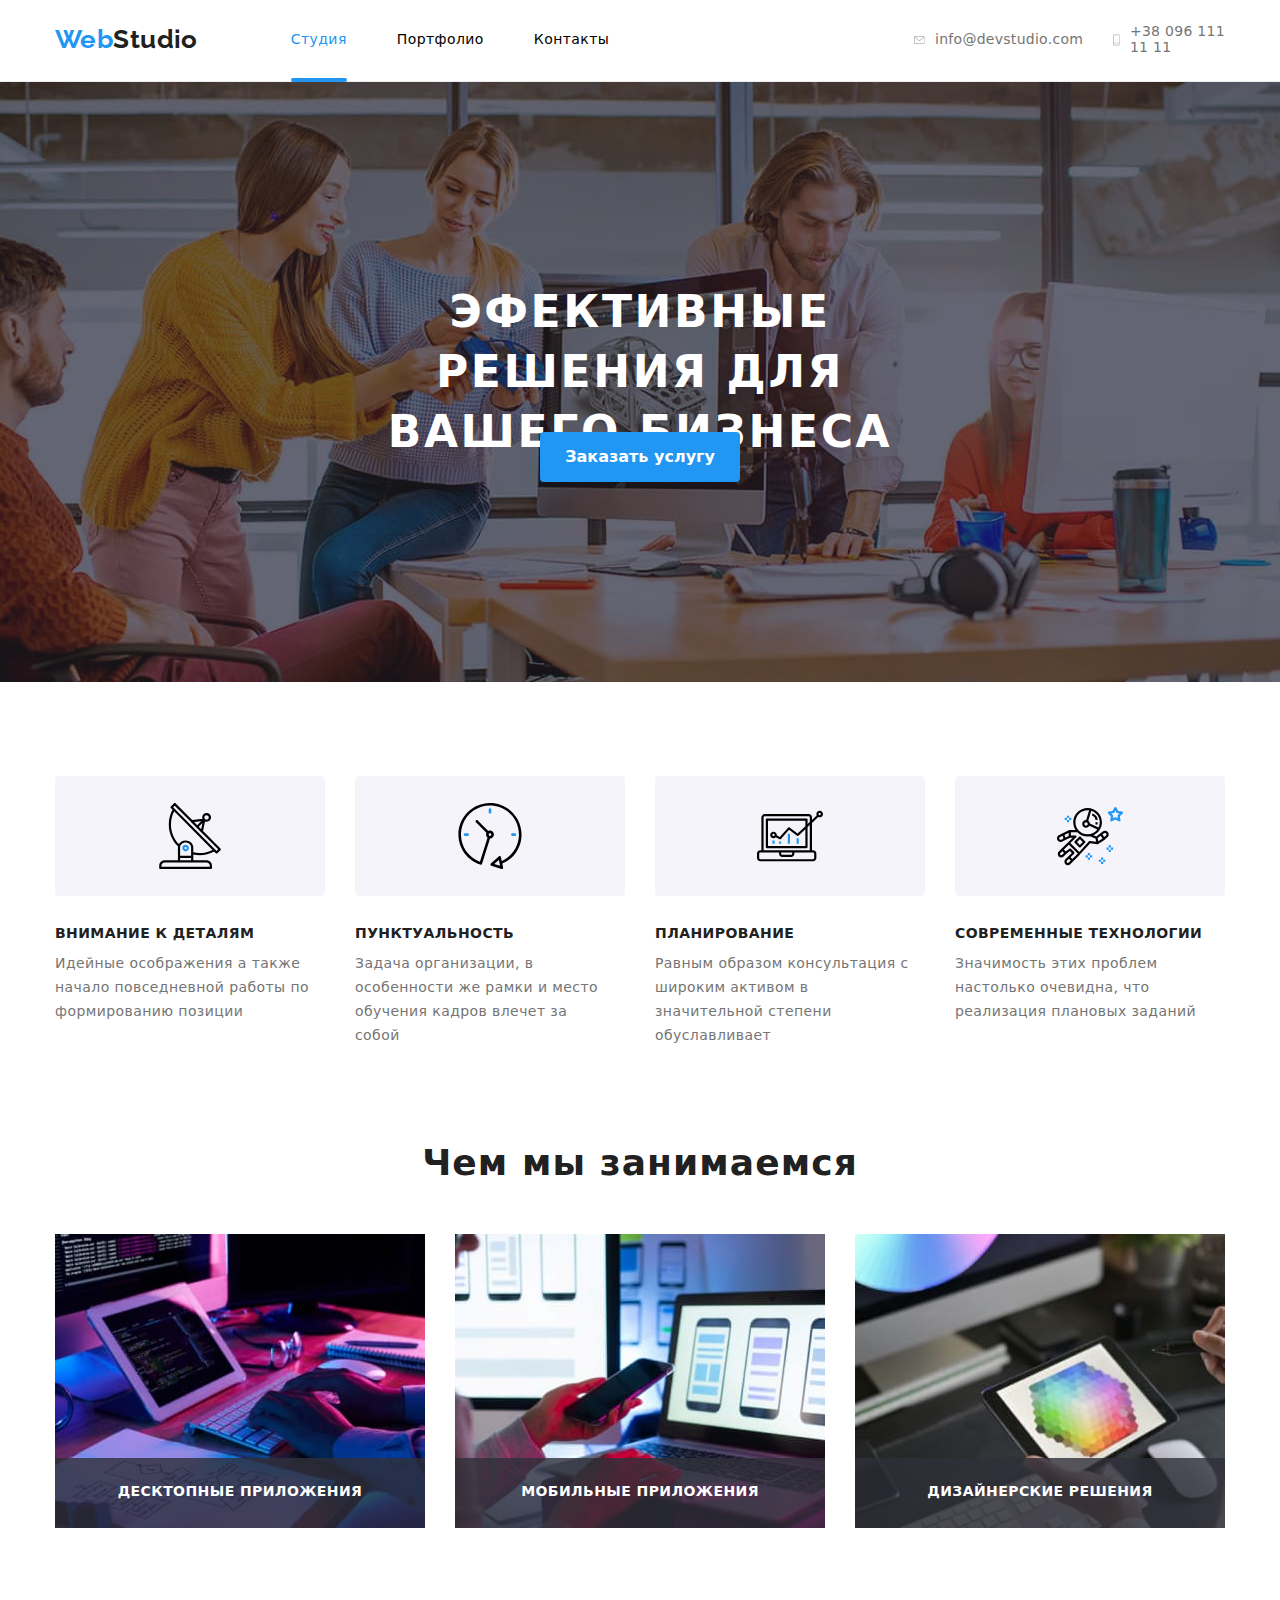
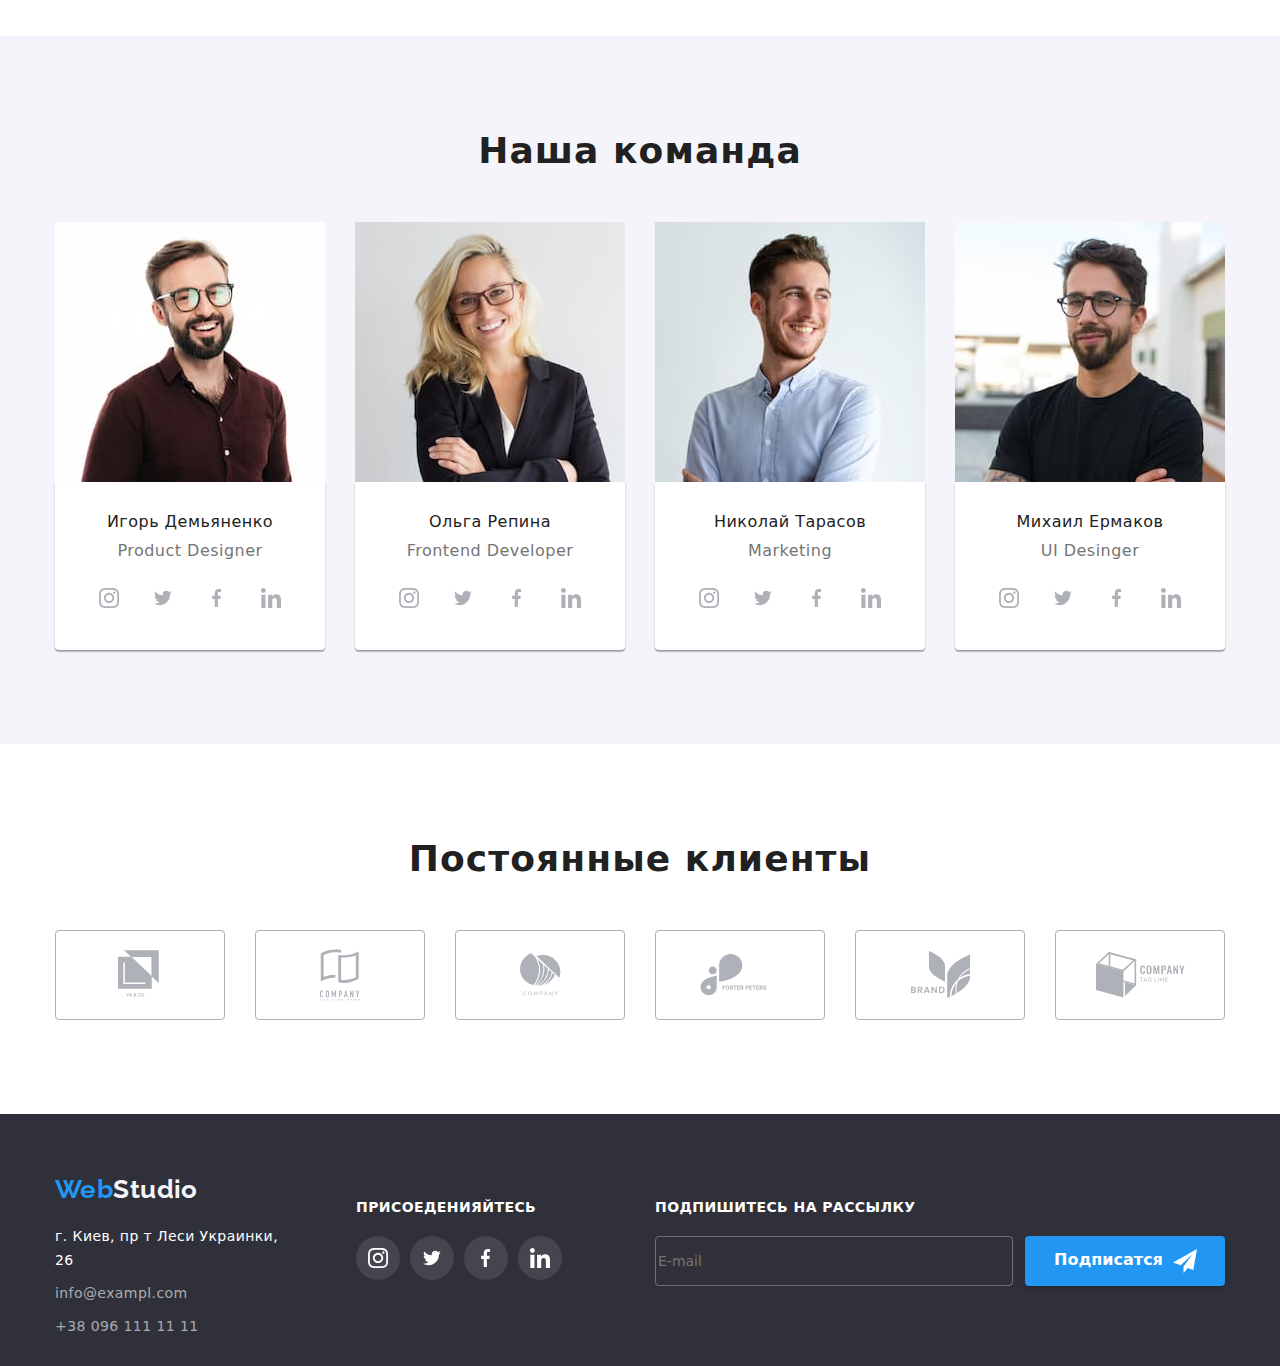
==== index.html @ 93e3abc1 "1 комит" ====
<!DOCTYPE html>
<html lang="ru">

<head id="head">
    <meta charset="UTF-8">
    <meta http-equiv="X-UA-Compatible" content="IE=edge">
    <meta name="viewport" content="width=device-width, initial-scale=1.0">
    <title>Document</title>
    <link href="./css/styles.css" rel="stylesheet">
    <link
        href="https://fonts.googleapis.com/css2?family=Raleway:wght@700&family=Roboto:wght@400;500;700;900&display=swap"
        rel="stylesheet">
        <link rel="stylesheet" href="https://cdnjs.cloudflare.com/ajax/libs/animate.css/4.1.1/animate.min.css" />
        <link rel="stylesheet" href="https://cdnjs.cloudflare.com/ajax/libs/modern-normalize/0.2.0/modern-normalize.min.css" />
</head>

<body>
    <header id="dd" class="header new-header">
        <div class="container">
        <nav class="site-nav-a">
            <a class="item-c site-nav link link-web link-black" href="#smd">Web<span>Studio</span></a>
               <ul class="mar site-nav">
                <li class="item  ">
                    <a class="ddd studia"
                        href=" "><span>Студия</span></a>
                </li>
                <li class="item">
                    <a class="hd  link link-blue " href="portfolio.html">Портфолио</a>
                </li>
                <li class="item">
                    <a class="hd link link-blue " href="">Контакты</a>
                </li> 
            </ul>
        
        </nav>
        <div class="conteiner-u">
         
                <svg class=" link-icon-heder  " width="16" height="12">
                    <use href="./images/sprite.svg#icon-mail"></use>
            </svg>
            <a class="cm-header-first item-a link link-blue ul-link-blu kontakt" href="mailto:info@devstudio.com">info@devstudio.com</a>
            
     
            <svg class="link-icon-heder  " width="10" height="16">
                <use href="./images/sprite.svg#icon-mobilka"></use>
            </svg>
                      <a class="item-b icon-b-header one-item link link-blue ul-link-blu kontakt" href="tel:+380961111111">
            +38 096 111 11 11
                </a>
        </div>
    
        </div>
    </header>
    <main>
         <section class="hero">
            <div class="hero-container">
            <h2 class="hero-name visually-hidden">Hero</h2>
              <div class="efect-hero-container"> 
                  <h1 class="hero-title ">Эфективные решения для вашего бизнеса</h1>
            </div> 
             <button class="button-hero" data-modal-open>Заказать услугу</button>
            </div>
        </section>
        <section class="os">
            <div class="spacial-container">
                    <h2 class=" os-title hero-name visually-hidden">Особенности</h2>
            <ul class="spacial-container-li li-nd">
                <li class="os-item">
                    <div class="container-os-antenna">
                        <svg class="icon-antenna" width="66" height="70">
                            <use href="./images/sprite.svg#icon-antenna"></use>
                        </svg>
                    </div>
                    <div class="os-item-container">
                     <h3 class="osob-h">Внимание к деталям</h3>
                    <p class="osob-p">Идейные осображения а также начало повседневной работы по формированию позиции</p>
                 </div>
                 <li class="os-item">
                        <div class="container-os-antenna">
                            <svg class="icon-antenna" width="66" height="70">
                                <use href="./images/sprite.svg#icon-clock-"></use>
                            </svg>
                        </div>
                    <div class="os-item-container">
                    <h3 class="osob-h">Пунктуальность</h3>
                    <p class="osob-p">Задача организации, в особенности же рамки и место обучения кадров влечет за собой
                    </p> 
                </div>
                </li >
                <li class="os-item">
                    <div class="container-os-antenna">
                        <svg class="icon-antenna" width="66" height="70">
                            <use href="./images/sprite.svg#icon-comp"></use>
                        </svg>
                    </div>
                    <div class="os-item-container">
                    <h3 class="osob-h">Планирование</h3>
                    <p class="osob-p">Равным образом консультация с широким активом в значительной степени обуславливает
                    </p>
                </div>
                </li>
                
                <li class="os-item">
                    <div class="container-os-antenna">
                        <svg class="icon-antenna" width="66" height="70">
                            <use href="./images/sprite.svg#icon-astronavt"></use>
                        </svg>
                    </div>
                    <div class="os-item-container">
                        <h3 class="osob-h">Современные технологии</h3>
                    <p class="p-end osob-p">Значимость этих проблем настолько очевидна, что реализация плановых заданий</p>
                </div>
                </li>
                </ul>
            </div>
            
        </section>
        <section class="we">
            <div class="container-we">
                <h2 class="section-title">Чем мы занимаемся</h2>
                    <ul class="we-ul li-nd">
                <li class="we-li">
                    <div class="we-li-conteiner">
                        <img class="we-img" src="./images/1.jpg" width="370" height="294" alt="1">
                        <div class="button-we button-we-fist"><p class="we-p">Десктопные приложения</p>
                        </div>
                    </div>
                </li>
                <li class="we-li">
                    <div class="we-li-conteiner">
                        <img  class="we-img" src="./images/2.jpg" width="370" height="294" alt="2">
                        <div class="button-we button-we-second">
                            <p class="we-p">Мобильные приложения</p> 
                        </div>
                    </div>
                </li>
                <li class="we-li">
                    <div class="we-li-conteiner">
                        <img  class="we-img" src="./images/3.jpg" width="370" height="294" alt="3">
                        <div class="button-we button-we-last"><p class="we-p">Дизайнерские решения</p> 
                        </div>
                    </div>
                </li>
                    </ul>
                </div>
        </section>
            
        <section class="nk">
                       <div class="container-nk">
                   <h2 class="section-title">Наша команда</h2>
                 <ul class="ul-nk li-nd">
                <li class="nk-li">
                    <img class="foto-nk" src="./images/21.jpg" alt="Игорь Демьяненко" width="270" height="260">
                        <div class="container-nk-content">
                            <h3 class="comanda-h">Игорь Демьяненко</h3>
                            <p class="comanda-p">Product Designer</p>
                            <div class="container-nk-icon">
                                <a class="nk-item-link-icon nk-item-link-icon-first" href="" target="_blank" rel="noopener noreferrer">
                                    <svg class="nk-icon" width="20" height="20">
                                        <use href="./images/sprite.svg#icon-foto"></use>
                                    </svg></a>
                                    <a class="nk-item-link-icon" href="" target="_blank" rel="noopener noreferrer">
                                        <svg class="nk-icon" width="20 " height="16">
                                            <use href="./images/sprite.svg#icon-twitter"></use>
                                        </svg></a>
                                    <a class="nk-item-link-icon" href="" target="_blank" rel="noopener noreferrer">
                                        <svg class="nk-icon" width="10" height="20">
                                            <use href="./images/sprite.svg#icon-facebook"></use>
                                        </svg></a>
                                        <a class="nk-item-link-icon" href="" target="_blank" rel="noopener noreferrer">
                                            <svg class="nk-icon" width="20" height="20">
                                                <use href="./images/sprite.svg#icon-instagram"></use>
                                            </svg></a>
                            </div>
                        </div>
                </li>
                <li class="nk-li">
                    <img class="foto-nk" src="./images/22.jpg" alt="Ольга Репина" width="270" height="260">
                        <div class="container-nk-content">
                            <h3 class="comanda-h">Ольга Репина</h3>
                            <p class="comanda-p"> Frontend Developer</p>
                            <div class="container-nk-icon">
                                <a class="nk-item-link-icon nk-item-link-icon-first" href="" target="_blank" rel="noopener noreferrer">
                                    <svg class="nk-icon" width="20" height="20">
                                        <use href="./images/sprite.svg#icon-foto"></use>
                                    </svg></a>
                                <a class="nk-item-link-icon" href="" target="_blank" rel="noopener noreferrer">
                                    <svg class="nk-icon" width="20 " height="16">
                                        <use href="./images/sprite.svg#icon-twitter"></use>
                                    </svg></a>
                                <a class="nk-item-link-icon" href="" target="_blank" rel="noopener noreferrer">
                                    <svg class="nk-icon" width="10" height="20">
                                        <use href="./images/sprite.svg#icon-facebook"></use>
                                    </svg></a>
                                <a class="nk-item-link-icon" href="" target="_blank" rel="noopener noreferrer">
                                    <svg class="nk-icon" width="20" height="20">
                                        <use href="./images/sprite.svg#icon-instagram"></use>
                                    </svg></a>
                            </div>
                        </div>
                </li>
                <li class="nk-li">
                    <img class="foto-nk" src="./images/23.jpg" alt="Николай Тарасов" width="270" height="260">
                        <div class="container-nk-content">
                            <h3 class="comanda-h">Николай Тарасов</h3>
                            <p class="comanda-p"> Marketing</p>
                            <div class="container-nk-icon">
                                <a class="nk-item-link-icon nk-item-link-icon-first" href="" target="_blank" rel="noopener noreferrer">
                                    <svg class="nk-icon" width="20" height="20">
                                        <use href="./images/sprite.svg#icon-foto"></use>
                                    </svg></a>
                                <a class="nk-item-link-icon" href="" target="_blank" rel="noopener noreferrer">
                                    <svg class="nk-icon" width="20 " height="16">
                                        <use href="./images/sprite.svg#icon-twitter"></use>
                                    </svg></a>
                                <a class="nk-item-link-icon" href="" target="_blank" rel="noopener noreferrer">
                                    <svg class="nk-icon" width="10" height="20">
                                        <use href="./images/sprite.svg#icon-facebook"></use>
                                    </svg></a>
                                <a class="nk-item-link-icon" href="" target="_blank" rel="noopener noreferrer">
                                    <svg class="nk-icon" width="20" height="20">
                                        <use href="./images/sprite.svg#icon-instagram"></use>
                                    </svg></a>
                            </div>
                        </div>
                </li>
                <li class="nk-li">
                    <img class="foto-nk" src="./images/24.jpg" alt="Михаил Ермаков" width="270" height="260">
                        <div class="container-nk-content">
                            <h3 class="comanda-h">Михаил Ермаков</h3>
                            <p class="comanda-p">UI Desinger</p>
                         <div class="container-nk-icon">
                            <a class="nk-item-link-icon nk-item-link-icon-first" href="" target="_blank" rel="noopener noreferrer">
                                <svg class="nk-icon" width="20" height="20">
                                    <use href="./images/sprite.svg#icon-foto"></use>
                                </svg></a>
                            <a class="nk-item-link-icon" href="" target="_blank" rel="noopener noreferrer">
                                <svg class="nk-icon" width="20 " height="16">
                                    <use href="./images/sprite.svg#icon-twitter"></use>
                                </svg></a>
                            <a class="nk-item-link-icon" href="" target="_blank" rel="noopener noreferrer">
                                <svg class="nk-icon" width="10" height="20">
                                    <use href="./images/sprite.svg#icon-facebook"></use>
                                </svg></a>
                            <a class="nk-item-link-icon" href="" target="_blank" rel="noopener noreferrer">
                                <svg class="nk-icon" width="20" height="20">
                                    <use href="./images/sprite.svg#icon-instagram"></use>
                                </svg></a>
                         </div>
                        </div>
                </li>
            </ul>
                 </div>
        </section>

<section class="section-post">
    <div class="container-post">
            <h2 class="section-title-post">Постоянные клиенты</h2>
            <ul class="ul-post li-nd">
                <li class="clients-item-li">
                    <a class="clients-item-link link-item-first" href="" target="_blank" rel="noopener noreferrer">
                        <svg class="post-icon" width="45" height="50">
                            <use href="./images/sprite.svg#icon-logo1"></use>
                        </svg></a>
                </li>

                <li class="clients-item-li">
                    <a class="clients-item-link" href="" target="_blank" rel="noopener noreferrer">
                        <svg class="post-icon" width="40" height="52">
                            <use href="./images/sprite.svg#icon-logo2"></use>
                        </svg></a>
                </li>

                <li class="clients-item-li">
                    <a class="clients-item-link" href="" target="_blank" rel="noopener noreferrer">
                        <svg class="post-icon" width="41" height="43">
                            <use href="./images/sprite.svg#icon-logo3"></use>
                        </svg></a>
                </li>

                <li class="clients-item-li">
                    <a class="clients-item-link" href="" target="_blank" rel="noopener noreferrer">
                        <svg class="post-icon" width="80" height="42">
                            <use href="./images/sprite.svg#icon-logo4"></use>
                        </svg></a>
                </li>

                <li class="clients-item-li">
                    <a class="clients-item-link" href="" target="_blank" rel="noopener noreferrer">
                        <svg class="post-icon" width="59" height="47">
                            <use href="./images/sprite.svg#icon-logo5"></use>
                        </svg></a>
                </li>

                <li class="clients-item-li">
                    <a class="clients-item-link" href="" target="_blank" rel="noopener noreferrer">
                        <svg class="post-icon" width="89" height="46">
                            <use href="./images/sprite.svg#icon-logo6"></use>
                        </svg></a>
                </li>
             </ul>
     
    </div>
</section>


    </main>
    <footer class="footer">
        <div class="container-footer-generete">
            
                <div class="container-fu">
             <a class="link link-web white" href="#header">Web<span>Studio</span></a>
                    <address class="footer-adress footer-link-contact">г. Киев, пр т Леси Украинки, 26</address>
                        <ul class="ul-footer li-nd">
                            <li>
                            <a class="item-fu-mel link-blue footer-link-contact" href="mailto:info@exampl.com">info@exampl.com</a>
                            </li>
                             <li>
                            <a class="item-fu-tel link link-blue footer-link-contact" href="tel:+380961111111">+38 096 111 11 11</a>
                        </li>
                     </ul>
                </div>
        
         <div class="container-fu-two">
            <p class="title-fu-two">Присоеденияйтесь</p>
           <ul class="ul-card-fu-two">
               
               <li class="card-fu-two-li">
                    <a class="card-fu-two card-fu-two-first " href="" target="_blank" rel="noopener noreferrer">
                    <svg class="nk-icon" width="20" height="20">
                        <use href="./images/sprite.svg#icon-foto"></use>
                    </svg></a>
               </li>
                <li class="card-fu-two-li">
                           <a class="card-fu-two " href="" target="_blank" rel="noopener noreferrer">
                    <svg class="nk-icon" width="20 " height="16">
                        <use href="./images/sprite.svg#icon-twitter"></use>
                    </svg></a>
                </li>
                <li class="card-fu-two-li">
                    <a class="card-fu-two " href="" target="_blank" rel="noopener noreferrer">
                    <svg class="nk-icon" width="10" height="20">
                        <use href="./images/sprite.svg#icon-facebook"></use>
                    </svg></a>
                </li>
                <li class="card-fu-two-li">
                    <a class="card-fu-two " href="" target="_blank" rel="noopener noreferrer">
                    <svg class="nk-icon" width="20" height="20">
                        <use href="./images/sprite.svg#icon-instagram"></use>
                    </svg></a>
                </li>
           </ul> 
        </div>
                <div class="footer-form-container">

                    <form class="footer-form">
                        <label for="footer_email"><p class="p-footer-form title-fu-two">Подпишитесь на рассылку</p></label>
                       <div class="input-button">
                            <input type="email" name="email" id="footer_email" class="input-footer" placeholder="E-mail">
                            <button type="submit" class="ee button-footer">Подписатся
                                <svg class="ee airbus-icon" width="24" height="24">
                                    <use href="./images/icons.svg#icon-airbus"></use>
                                </svg></button>
                           </div>
                    </form>
                </div>
         </div>
    </footer>

   
    <div class="backdrop is-hidden" data-modal>
       <div class="modal">
              <button class="close-bacdrop" data-modal-close>
                <svg class="close-svg" width=" " height=" ">
                    <use href="./images/close.svg#icon-close"></use>
                </svg>
              </button>
   
    </div>

</div>





<script src="./js/modal.js"></script>
</body>

</html>
---- css/styles.css ----
body {
  background-color:var(--brand-color);
  font-family: 'Roboto', sans-serif;
  font-style:Regular;
  font-size: 14px; 
  line-height: 1.71;
  letter-spacing: 0.03em;
   }

 
:root {
  --brand-color:#E5E5E5;
  --header-color:#FFFFFF;
  --nk-color:#F5F4FA;
  --hero-footer:#2F303A;
  --blue-color:#2196F3;
  --h-color:#212121;
  --brand-letter:#757575;

  --link-font:'Raleway', sans-serif;
  --title-h:font-weight: 500;
 }


h1,
h2,
h3,
h4,
h5,
h6,
p {
  margin-top: 0;
}

.li-nd li, .auth-nav li,
.site-nav li
{ 
  list-style: none;
}



/* -------header----------- */


.header {

  padding-top: 24px;
  padding-bottom: 25px;
  background-color:var(--header-color);
  font-weight: 500;
  border-bottom:1px solid #ECECEC;
}


.container {
  padding-left: 15px;
  padding-right: 15px;
  width: 1200px;
  display:flex;
  justify-items: space-between;
  margin-right: auto;
  margin-left: auto;
}

.site-nav-a {
  display: flex;
  align-items: center;
}

.site-nav  {
  display: flex;
  align-items: center;
}

.cm-header-first {
  margin-right: 30px;
}

.item-p {
  display:flex;

}
.conteiner-u {
  display:flex;
 align-items: center;
 margin-left: 305px;
 
}

.link-icon-heder {
  margin-right: 10px;
}

.site-nav .item +.item {
  margin-left: 50px;
}

.item-c {
  margin-left: 0px;
  margin-right: 93px;
}

.mar {
  margin-top: 0;
  margin-bottom: 0;
  margin-left: 0px;
  padding-left: 0px;
}


/* -----ИКОНКИ----- */
.item-a {
  margin-left: 0px;
  margin-right: 30px;
}

.item-a::before {
  display: inline;
  content: "";
  width: 16px;
  height: 12px; 
 fill:#afb1b8;
}

.item-b {
  margin-left: 0px;
  margin-right: 0px;
}

 .icon-b-header::before {
  display: inline;
  content: "";
  width: 10px;
  height: 16px; 
 }

.link-icon-heder{
  fill:#afb1b8
}

.link-icon-heder:hover,
.link-icon-heder:focus {
  fill:var(--blue-color);
  cursor: pointer;
  transition:transform 250ms cubic-bezier(0.4, 0, 0.2, 1);
  transform: scale(1.2); 
}

.hd:hover {
  transition:transform 250ms cubic-bezier(0.4, 0, 0.2, 1);
  transform: scale(1.2);
}

.link {
  text-decoration: none;
  color: inherit;
}
   
.ul-link-blu {
  line-height: 1.14;
  letter-spacing: 0.02em;
}
.kontakt {
   color:var(--brand-letter);
}


.link-blue {
  text-decoration: none;
 
}

.link-blue span {
  color:var(--blue-color);
}

.link-blue:hover,
.link-blue:focus {
  color:var(--blue-color);
    transition:transform 250ms cubic-bezier(0.4, 0, 0.2, 1);
  transform: scale(1.2);
}


.link-heder-a {
  padding: 0;
  margin: 0;
  list-style: none;
  display:block
}

/* -----ПОДЧЕРКИВАНИЕ НА ТЕКУЩЕЙ СТРАНИЦе СТУДИИ------ */
 

  .studia {
  position: relative;
 padding: 0px;
 display:block; 
 text-decoration: none;
  color:var(--blue-color);
}
 

.studia::after {
  display: block;
  content: "";
  position: absolute;
  width: 100%; 
  height: 4px ; 
  left:0%;
  bottom:-30px;
  background-color: #2196F3;
  border-radius: 2px;
   opacity:1;
  /* transition: translate 250ms cubic-bezier(0.4, 0, 0.2, 1);  */
}

  .studia:hover::after {
    color:var(--blue-color);
 transition:transform 250ms cubic-bezier(0.4, 0, 0.2, 1);
  transform: scale(1.5);
}   


 /* обий клас текушей страницы смещение */
.ddd:hover {
 transition:transform 250ms cubic-bezier(0.4, 0, 0.2, 1);
  transform: translatex(2px);
} 



/* -----ПОЛОСА НА ТЕКУЩЕЙ СТРАНИЦУ ПОРТФОЛИО------  */
 



.hd,.portfolio-line {
position: relative;
 padding: 0px;
 display:block; 
 text-decoration: none;
}

.portfolio-line{
  color:var(--blue-color);
}


.portfolio-line::after {
  display: block;
  content: "";
  position: absolute;
  width: 100%; 
  height: 4px ; 
  left:0%;
  bottom:-33px;
  background-color: #2196F3;;
  border-radius: 2px;
  opacity:1;
  transition: translate 250ms cubic-bezier(0.4, 0, 0.2, 1); 
}
 
  .portfolio-line:hover::after {
     color:var(--blue-color);
 transition:transform 250ms cubic-bezier(0.4, 0, 0.2, 1);
  transform: scale(1.5);
}     


 

/* -----ПОЛОСА НА ТЕКУЩЕЙ СТРАНИЦЕ КОНЕЦ------  */

 



/* Cекция герой */

.hero {
  padding-bottom:200px;
  padding-top: 200px;
  padding-left:1;
padding-right: 1;
  /* background-color:var(--hero-footer); */
 max-width: 1600px;
  background-image: linear-gradient(rgba(47, 48, 58, 0.4), rgba(47, 48, 58, 0.4)), url('../images/фон героя.jpg');
  /* background-image:linear-gradient(var(--hero-footer),rgba(47, 48, 58, 0.4)),url('../images/фон героя.jpg') ;  */
  background-size: cover;
 margin-left: auto;
 margin-right: auto;
  background-attachment: scroll;
  background-position:center;
  background-repeat: no-repeat;
}



.hero-container {
    padding-left: 15px;
  padding-right: 15px;
  display: block;
  align-items: center;
  width: 1200px;
 padding-bottom: 0px;
   margin-right: auto;
  margin-left: auto;
}

.hero-name {
  visibility:hidden;
  margin-bottom: 0px;
  padding-top: 0px;}


 .efect-hero-container  {
     padding-right:auto;
   padding-left: auto;
  display: block;
  min-width: 696px;
  height: 120px;
  margin-bottom:30px ;
  padding-right: 265px;
  padding-left: 265px;
}


.hero-title {
  font-weight: 900;
  font-size: 44px;
  margin-top: 0px;
  margin-bottom: 0px;
  line-height: 1.36;
  text-transform: uppercase;
  text-align: center;
  letter-spacing: 0.06em;
  color:var(--header-color);
}


.button-hero {
  display: block;
   height: 50px;
  border-radius: 4px;
  min-width: 200px;
  margin-left: auto;
  margin-right: auto;
  font-weight: 700;
  font-size: 16px;
  background-color:var(--blue-color);
  color:var(--header-color);
  /* box-shadow: 0px 4px 4px rgba(0, 0, 0, 0.15); */
  border: none;
  transition:transform 250ms cubic-bezier(0.4, 0, 0.2, 1);
  transform: scale(1);

}

.button-hero:hover,
.button-hero:focus {
  background-color:#2196F3;
border: none;
box-shadow: 0px 4px 4px rgba(0, 0, 0, 0.15);
 transition:transform 250ms cubic-bezier(0.4, 0, 0.2, 1);
  transform: scale(1.2);
}



/* секция ОСОБЕННОСТИ */

.os {
  background-color:var( --header-color) ;
 
   padding-top: 94px;
  padding-bottom:94px;
}


.spacial-container {
   padding-left: 15px;
  padding-right: 15px;
  display:block;
  width: 1200px;
   margin-right: auto;
  margin-left: auto;
}

.spacial-container-li {
  display: flex; 
  flex-wrap: wrap;
  padding-left: 0px;
  margin-bottom: 0px;
   margin-left: -30px;
  margin-top: -30px;
}


.os-item{

  margin-top: 30px;
  margin-left: 30px;
 flex-basis: calc((100% - 120px) / 4);
 }


 .os-item-container {
  width: 270px;
  width: 100%; 
  padding: 0;
  display: flex; 
  flex-direction: column;
 
 }

 

.os-title {
  display: flex;
  padding-top: 0px;
} 


 .osob-p {
    margin-right: 10px;
    margin-bottom: 0px;
    
}
 .p-end {
  margin-right: 0px;
}  

.os-item {
 display: flex;
 flex-direction:column;
  }

.osob-h {
  font-weight: 700;
  font-size: 14px;
  line-height: 1.14;
  text-transform: uppercase;
  color:var(--h-color);
  letter-spacing: 0.03em;
  margin-bottom: 10px;
}

.container-os-antenna {
  padding-top: 25px;
  padding-bottom: 25px;
  border-radius: 4px;
  background-color:var(--nk-color);
  background-position: center;
   width: 270px;
  width: 100%; 
  height: 120px;
  padding: 0;
  display: flex; 
  align-items: center;
  justify-content:center;
  margin-bottom: 30px;
}

.icon-antenna {
width: 66px;
height: 70px;
outline: crimson;
}




/* секция МЫ */

.we {  
  background-color:var(--header-color);
  padding-bottom: 94px;
}

.container-we {
   padding-left: 15px;
  padding-right: 15px;
  width: 1200px;
  display: block;
  padding-top: 0px;
  margin-right: auto;
  margin-left: auto;
 }

.section-title {
  padding-bottom: 50px;
  margin-bottom: 0px;
}


.we-ul{
  display: flex;
  flex-wrap: wrap;
  /* display: block; */
  padding-left: 0px;
  margin-left: -30px;
  margin-top: -30px;
 }

.we-img {
display:block;
max-width: 100%;
height: auto;  

}
 
 .we-ul li {
  margin-left: 30px;
  margin-top: 30px;
  flex-basis: calc((100% - 90px) / 3);
 } 


 

/* --------КНОПКИ НА СЕКЦИИ МЫ НАЧАЛО-------- */

 .we-li-conteiner {
 content: "";
 display: block;
 padding: 0;
 margin: 0;
 width: 370px;
 height: 294px;
 }


.we-li {
  position: relative;
}


.button-we {
  padding: auto;
  display:block;
  position: relative;
  position:absolute;
  content: "";
  left:0%;
  bottom:0%;
  width:370px;
  height: 70px;
  transform: translate(0%,0%);
  border: none;

}

.button-we {
font-family:700;
font-style: normal;
font-weight: bold;
font-size: 14px;
line-height:1.14px;
text-align: center;
letter-spacing: 0.03em;
text-transform: uppercase; 
color: #FFFFFF; 
background: rgba(47, 48, 58, 0.8);
}

.we-p {
  width: 100%;
  display: block;
  position:absolute;
  left:50%;
  bottom:50%;
  transform: translate(-50%,-50%);
  margin: 0;

  

}


/* СЕКЦИЯ НАША КОМАНДА */

.nk {
    
  background-color:var(--nk-color);
  padding-bottom:94px;
  padding-top: 94px;
}



.container-nk {
   padding-left: 15px;
  padding-right: 15px;
  width: 1200px;
  display: block;
  margin-right: auto;
  margin-left: auto;
}


.ul-nk {

  display: flex; 
  flex-wrap: wrap;
  padding-left: 0px;
  margin-bottom: 0px;
   margin-left: -30px;
  margin-top: -30px;

}

.ul-nk li {
   margin-top: 30px;
  margin-left: 30px;
   flex-basis: calc((100% - 120px) / 4);
  }

.foto-nk {

display: block;
max-width: 100%;
height: auto;  
 margin: 0px;
  padding: 0px;
 
}

.container-nk-content {
    display: flex;
    flex-direction: column;
    justify-content: center;
   padding-top: 30px;
 padding-bottom: 30px;
 width: 270px;
  box-shadow: 0px 1px 3px rgba(0, 0, 0, 0.12), 0px 1px 1px rgba(0, 0, 0, 0.14), 0px 2px 1px rgba(0, 0, 0, 0.2);
border-radius: 0px 0px 4px 4px;
 background-color:var( --header-color);
 }


.container-nk-icon {
justify-content:  center;
  margin: 0px;
  display: flex;
   width: 206px;
   width: 100%;
 
}


.nk-item-link-icon {
  width: 44px;
  height: 44px;
  margin-left: 10px;
 }

 .nk-item-link-icon-first {
margin-left: 0px;
 }


 .nk-item-link-icon {
  display: flex;
  justify-content: center;
  align-items: center;
   fill:#afb1b8;
 }


.nk-item-link-icon:hover,
.nk-item-link-icon:focus {
  fill:var(--header-color);
  background-color:var(--blue-color);
  
  border: 1px solid var(--blue-color);
  border-radius: 50%;
   transition:transform 250ms cubic-bezier(0.4, 0, 0.2, 1);
  transform: scale(1.2);
}

 

.comanda-h, .comanda-p  {
   margin-left: auto;
  margin-right: auto; 
  margin-bottom: 0px;
}




.comanda-h {
  font-weight: 500;
  font-size: 16px;
  line-height: 1.19;
  letter-spacing: 0.03em;
  color:var(--h-color);
  margin-bottom: 10px;
}



.section-title {
  font-weight: 700;
  font-size: 36px;
  line-height: 1.17;
  text-align: center;
  letter-spacing: 0.03em;
  color:var(--h-color);
}



.osob-p {
  font-weight:400;
  font-size: 14px;
  line-height: 1.71;
  letter-spacing: 0.03em;
  color:var(--brand-letter);
 }

  .comanda-p {
   font-weight:400;
   font-size: 16px;
   line-height: 1.19;
   letter-spacing: 0.03em;
   color:var(--brand-letter);
   margin-bottom: 16px;
 }




/* ----ПОСТОЯННЫЕ КЛИЕНТЫ-----*/


.section-post {
  background-color:var( --header-color) ;
 
   padding-top: 94px;
  padding-bottom:94px;
}


.container-post {
  flex-direction: column;
justify-content: center ;
 
  padding-left: 15px;
  padding-right: 15px;
  display:block;
  width: 1200px;
  margin-right: auto;
  margin-left: auto;
}



.section-title-post {
  text-align: center;
    margin-bottom: 50px;
 font-weight: 700; 
  line-height: 1.16;
font-style: normal;
 font-size: 36px;
letter-spacing: 0.03em;
color: #212121;


}


.ul-post {
  display: flex;
  margin: 0;
  padding: 0;
}


.clients-item-link{
  background-color:#FFFFFF;
  background-position: center;
  display: flex;
  justify-content: center;
  align-items: center;
  width: 170px;
  height: 90px;
  border: 1px solid #AFB1B8;
  border-radius: 4px;
  fill:#afb1b8;
  margin-left: 30px;

}
.link-item-first{
 margin-left:  0px;
}

.post-icon {
 background-color:var( --header-color) ;
}


.clients-item-link:hover,
.clients-item-link:focus {
  fill:var(--blue-color);
  border: 1px solid var(--blue-color);
   transition:transform 250ms cubic-bezier(0.4, 0, 0.2, 1);
  transform: scale(1.2);
}

 


/* СЕКЦИЯ ПОДВАЛ */

/* ------ИКОНКИ ФУТЕРА-------- */

.footer {
  
  background-color: var(--hero-footer);
  padding-bottom: 60px;
  padding-top: 60px;
}




.container-footer-generete{ 
  display: flex;
flex-direction: row;

align-items:center;

   padding-left: 15px;
  padding-right: 15px;
   width: 1200px;
   margin-right: auto;
  margin-left: auto;
 
}


.container-fu {
  display: block;
  width: 231px;
  height: 132px;
}


.container-fu-two {  
  margin-left: 70px;
  display:flex;
  width: 206px;
  height: 80px;
  flex-direction:column;
 align-items:flex-start;
   fill:var(--header-color);
  
}
 



.card-fu-two{
 display: flex;
  justify-content: center;
  align-items: center;
  width: 44px;
  height: 44px;
  margin-left: 10px;
   border: none;
   border-radius: 50%;
  background-color: rgba(255, 255, 255, 0.1);

 }

 .card-fu-two-first {
margin-left: 0px;
 }


.card-fu-two:hover,
.card-fu-two:focus {
  fill:var(--header-color);
  background-color:var(--blue-color);
  
  border: 1px solid var(--blue-color);
  border-radius: 50%;
   transition:transform 250ms cubic-bezier(0.4, 0, 0.2, 1);
  transform: scale(1.2);
}

 
.ul-card-fu-two {
  display: flex;
  list-style: none;
   
  margin: 0;
  padding: 0;
}
 


.title-fu-two {
  margin: 0;
  margin-bottom: 20px;
  display: block;
  font-weight:700;
  font-size: 14px;
  line-height: 1.14;
  letter-spacing: 0.03em;
  text-transform: uppercase;
  color:var(--header-color); 
  
}





.ul-footer {
  padding-left: 0px;
  margin-top: 0px;
  margin-bottom: 0px;
}

.container-fu a {
  display: block;
 
}
.white {
  margin-bottom: 20px;
}

.item-fu-mel {
  margin-bottom: 9px;
}

.footer-link-contact {
  font-weight: 400;
  font-size: 14px;
  line-height: 1.71;
  letter-spacing: 0.03em;
  color: rgba(255, 255, 255, 0.6);
}
  
.footer-adress {
  display: block;
  margin-bottom: 9px;
    font-style: normal;
  font-weight: 400;
  font-size: 14px;
  line-height: 1.71;
  letter-spacing: 0.03em;
  color:var(--header-color);
}

.link-web {
  font-family:var(--link-font);
  font-weight: 700;
  font-size: 26px;
  line-height: 1.2;
  color:var(--blue-color);
}

.link-black span {
  color: #212121;
}

.white span{
  color:#F5F4FA;
}


/* ------ФОРМЫ ФУТЕРА------ */

.footer-form-container{ 
  display: block;
  margin-left:93px;
  width: 570px;
  height: 86px;
  align-items: flex-start; 
}

.footer-form { 
  display:flex;
  width: 570px;
  flex-direction: column; 
  justify-content: flex-start;
 align-items: flex-start; 
 padding-top: 3px;
}

.input-button {  
display: flex;
width: 570px;
 height: 86px;
flex-direction: row;
justify-content: space-between;
 
}

.p-footer-form {
margin: 0;
margin-bottom: 20px;
}

.input-footer {
  display:block;
  width: 358px;
  height: 50px;
  background-color: inherit;
  border: 1px solid rgba(255, 255, 255, 0.3);
  box-shadow:(0px 4px 4px rgba(0, 0, 0, 0.15));
  border-radius: 4px;
}

.button-footer {
 display: flex;
align-items: center;
text-align: center;
justify-content:space-between;
 height: 50px;
   width: 200px;
  font-weight: 700;
  font-size: 16px;
  background-color:var(--blue-color);
  color:var(--header-color);
box-shadow: 0px 4px 4px rgba(0, 0, 0, 0.15);
border-radius: 4px;
  border: none;
  transition:transform 250ms cubic-bezier(0.4, 0, 0.2, 1);
  transform: scale(1);
  padding: 0;
padding-left: 29px;
padding-right: 28px;
 
}


 .airbus-icon {
   display: inline;
  content: "";
   width:24px;
  height:24px; 
  fill:#fff;
  transition-property: fill;
    transition:fill 250ms cubic-bezier(0.4, 0, 0.2, 1);  
 }


.button-footer:hover .airbus-icon,
.button-footer:focus .airbus-icon {
 transition:fill 250ms cubic-bezier(0.4, 0, 0.2, 1);
fill:chartreuse;  
}

 .button-footer:hover,
  .button-footer:focus {
  background-color:#2196F3;
  border: none;
  box-shadow: 0px 4px 4px rgba(0, 0, 0, 0.15);
  transition:transform 250ms cubic-bezier(0.4, 0, 0.2, 1);
  transform: scale(1.1); 
} 


/* СЕКЦИЯ ПОРТФОЛИО ГЕРОЙ */



.hero-portfolio {
   background-color:var(--header-color);
  padding-top: 94px;
  padding-bottom: 94px;
}

.container-potfolio-hero {
   padding-left:15px;
  padding-right: 15px;
  display: flex;
  width: 1200px;
  display: block;
    padding-bottom:0px;
  /* padding-top: 44px; */
  margin-right: auto;
  margin-left: auto;
}
/* -----ЗАГОЛОВОК ПОРТФОЛИО------ */
.portfolio-hero-name {
  padding: 0px;
  margin: 0px;
}

.visually-hidden {  position: absolute !important;  
  clip: rect(1px 1px 1px 1px); 
   clip: rect(1px, 1px, 1px, 1px);  padding: 0 !important; 
  border: 0 !important;  height: 1px !important;  
   width: 1px !important;  overflow: hidden;}

   /* ------------------------------------ */

.ul-button {
  display: flex;
  margin: 0;
  padding-left: 0;
  justify-content:center;
  align-items:center;
}

.ul-button li {
  display: flex;
  
}

.filter-li {
  display: flex;
border-radius: 4px;
padding: 6px 22px;
  border: 0px;
   background:var(--nk-color);
}

.item-portfolio-filter {
  display: flex;
  margin-left: 8px;
}

.item-portfolio-filter:first-child {
  margin-left: 0px;
}


.filter-li:hover,
.filter-li:focus {
text-decoration: underline;
text-decoration-color:#2196F3;
background-color: #2196F3;
box-shadow: 0px 3px 1px rgba(0, 0, 0, 0.1), 0px 1px 2px rgba(0, 0, 0, 0.08), 0px 2px 2px rgba(0, 0, 0, 0.12);
border-radius: 4px;
color:var(--header-color);
 transition:transform 250ms cubic-bezier(0.4, 0, 0.2, 1);
  transform: scale(1.1);
}


.filter-li {
  font-family: 'Roboto', sans-serif;
  font-weight: 500;
  font-size: 16px;
  line-height: 1.62;
  letter-spacing: 0.03em;
  background-color:var(--nk-color);
  color:var(--h-color);
  }

.pointer {
  cursor: pointer;
}



/* раздел  карточки */



.container-card {
   padding-left:15px;
  padding-right: 15px;
   width: 1200px;
  display: block;
  padding-bottom:0px;
  padding-top: 50px;
  margin-right: auto;
  margin-left: auto;

}
.contain-card-link-a {
  display: flex;
  flex-wrap: wrap;
  text-decoration: none;
  margin: 0;
  padding: 0;

}

.project {
  display: flex; 
  flex-wrap: wrap;
  padding-left: 0px;
  margin-bottom: 0px;
   margin-left: -30px;
  margin-top: -30px;
}

.project-li {

  margin-top: 30px;
  margin-left: 30px;
 flex-basis: calc((100% - 90px) / 3);
 }



.foto-item-cart {
  display: block;
  max-width: 100%;
height: auto;  
 margin: 0px;
  padding: 0px;
}



.container-project-li {
  display: block;
 background-color: var(--header-color);
  padding-top: 20px;
  padding-bottom: 20px;
padding-left: 24px;
padding-right: 24px;
 border-bottom: 1px solid #EEEEEE;
  border-left: 1px solid #EEEEEE; 
  border-right: 1px solid #EEEEEE; 
  width: 370px;
 
}

.item-project-h {
margin-bottom: 4px;
   font-weight: 700;
  font-size: 18px;
  line-height: 2;
  letter-spacing: 0.06em;
  color:var(--h-color); 
}

.item-project-p {
  margin-bottom: 0px;
   font-weight: 400;
  font-size: 16px;
  line-height: 1.87;
  letter-spacing: 0.03em;
  color:var(--brand-letter);

}

.project-li a {
  margin: 0px;
  padding: 0px;
}

.contain-card-link-a:hover,
.contain-card-link-a:focus {
 outline: none;
cursor: pointer;
color:var(--header-color);
box-shadow: 0px 1px 1px rgba(0, 0, 0, 0.12), 0px 4px 4px rgba(0, 0, 0, 0.06), 1px 4px 6px rgba(0, 0, 0, 0.16);
 transition:transform 250ms cubic-bezier(0.4, 0, 0.2, 1);
  transform: scale(1.1);
}.




/* ------ТЕХНОКРЯК--------НАЧАЛО */

 .project-li {
  position: relative;
}

  .card-trumb {
   position: relative;
   overflow: hidden;
 } 
  
 
  .kub {
  position: absolute;
  content:"";
  left:0%;
  bottom:0%;
  width: 370px;
  height: 294px;
  background-color:rgba(33, 150, 243, 0.9);
  transform: translate(0%,0%);
  /* opacity: 0; */
  transition: 250ms cubic-bezier(0.4, 0, 0.2, 1);
  transform: translatey(100%);  
 
 }  

.content-texnocrack {
font-weight:400;
font-size: 18px;
line-height: 1.56;
letter-spacing: 0.03em;
color: #FFFFFF;
/* text-align: center; */
margin:0;
padding: 63px 24px;
}

.project-li:hover .kub {
  transition:transform 250ms cubic-bezier(0.4, 0, 0.2, 1);
  /* transform: scale(1.2); */
  transform: translatex(0%);
}  

/* -------ТЕХГОКРЯК КОНЕЦ------- */




/*---------- МОДАЛКА НАЧАЛО------- */


.backdrop {
  position: fixed;
  top:0;
  left: 0;
bottom: 0;
right: 0;
  background-color: rgba(0, 0, 0, 0.2); 
opacity: 1;
transition: opacity 500ms cubic-bezier(0.4, 0, 0.2, 1)
}

.backdrop.is-hidden {
 opacity:0;
pointer-events: none;
}




.modal  { 
position: absolute;
top: 50%;
left: 50%;

height: 581px;
width: 528px;
background-color:#FFFFFF; 
box-shadow: 0px 1px 3px rgba(0, 0, 0, 0.12), 0px 1px 1px rgba(0, 0, 0, 0.14), 0px 2px 1px rgba(0, 0, 0, 0.2);
border-radius: 4px;
transform: translate(-50%,-50%) scale(1);
transition: transform 500ms cubic-bezier(0.4, 0, 0.2, 1);
 
}
 

.backdrop.is-hidden .modal {
transform: translate(-50%,-50%) scale(1.1);
 
}


/* ------КНОПКА ЗАКРЫТЬ----- */


.close-bacdrop {
  position: absolute;
  right: 8px;
  top: 8px;
  width: 30px;
  height: 30px;
  border-radius:50% ;
  background-color: #FFFFFF;
  border: 1px solid rgba(0, 0, 0, 0.1); 
 
}

 

 .close-svg {
   display: inline;
  content: "";
  /* width: 100%;
  height: 100%; */
  background-color: #FFFFFF;
  border-radius:50% ;
 }

 
   
/* .page-title {
  font-weight: 900;
  font-size: 44px;
  line-height: 1.36;
  /* align:center; */
  letter-spacing: 0.06em;
  color:var(--header-color);} */
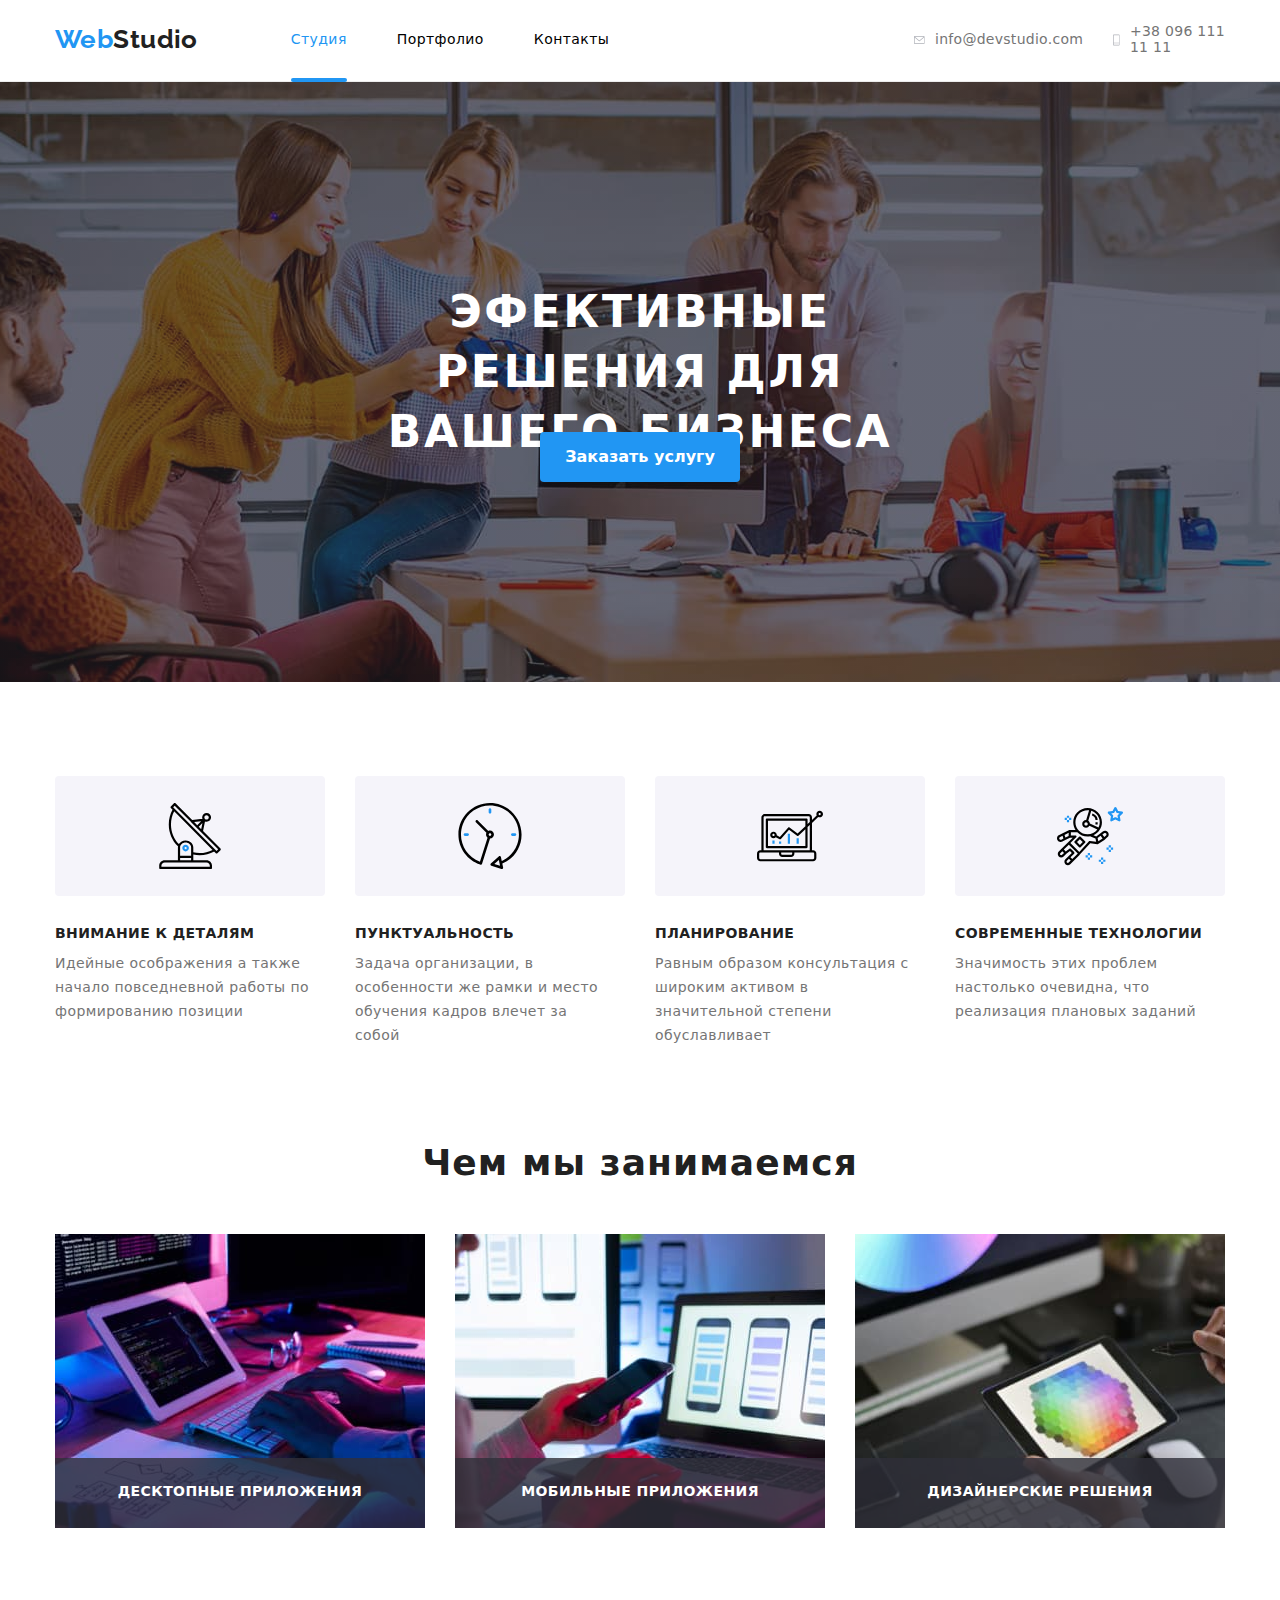
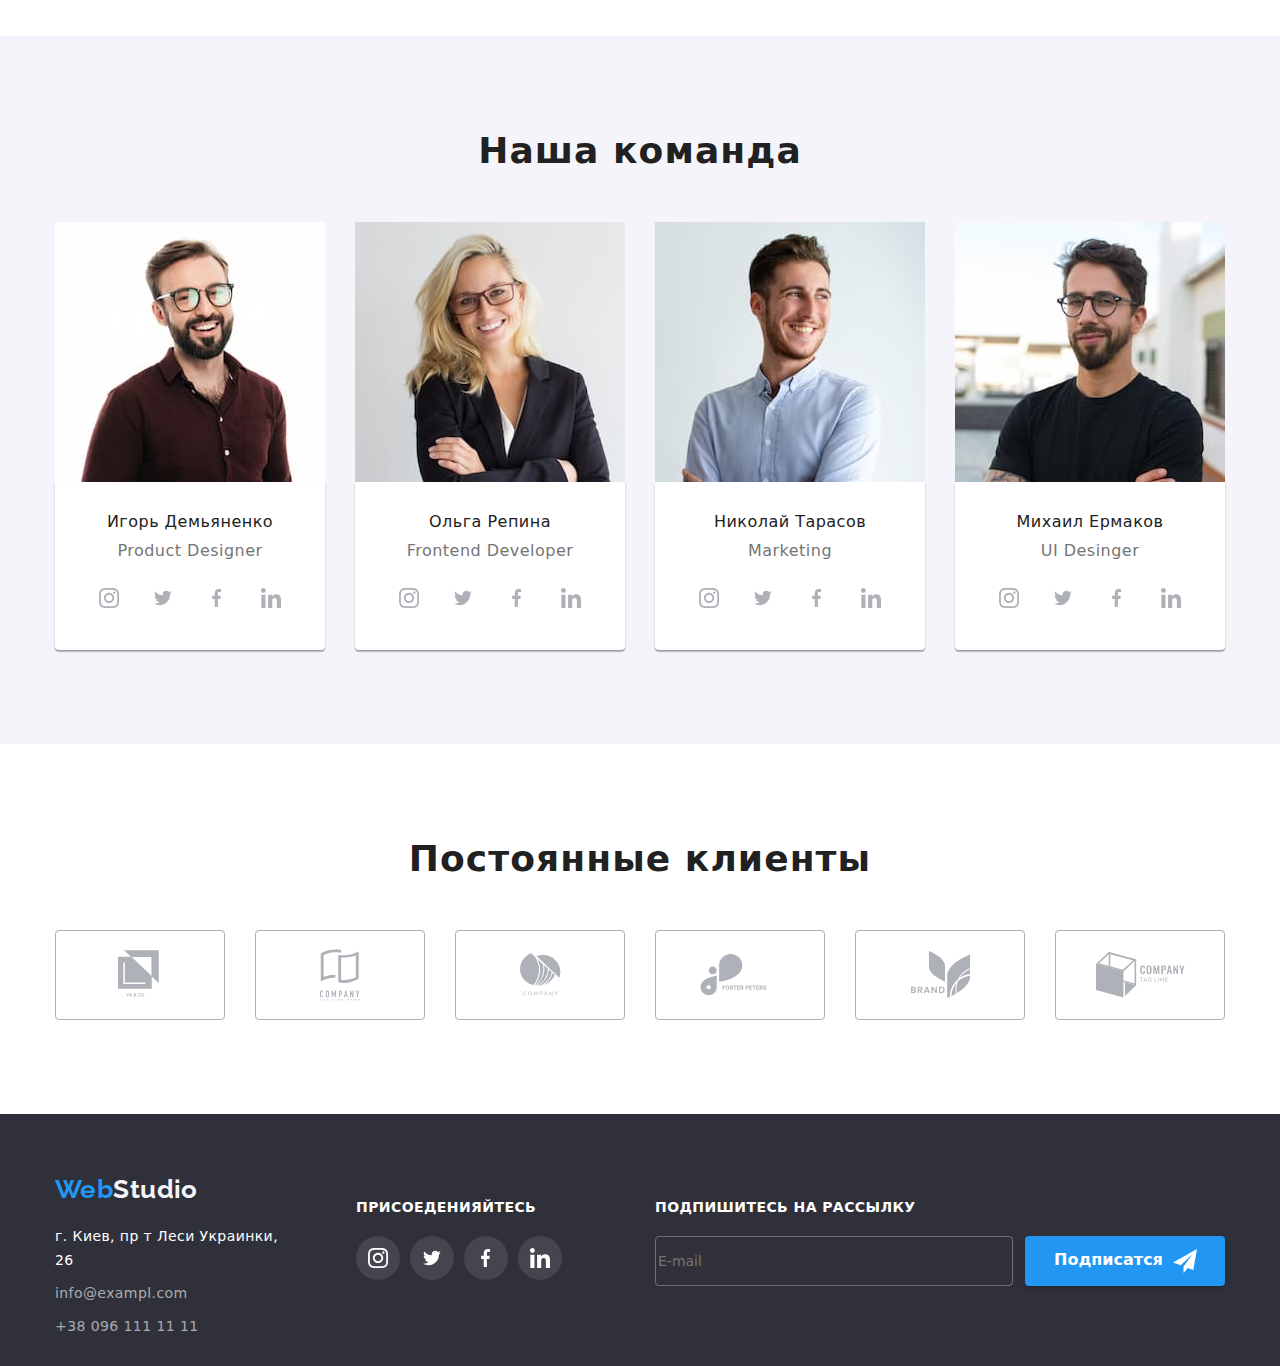
==== commit 003860b6: "+кнопка модалки" ====
--- a/index.html
+++ b/index.html
@@ -352,10 +352,10 @@
            </ul> 
         </div>
                 <div class="footer-form-container">
-
+                    <p class="p-footer-form title-fu-two">Подпишитесь на рассылку</p>
                     <form class="footer-form">
-                        <label for="footer_email"><p class="p-footer-form title-fu-two">Подпишитесь на рассылку</p></label>
-                       <div class="input-button">
+                        <label for="footer_email"></label>
+                        <div class="input-button">
                             <input type="email" name="email" id="footer_email" class="input-footer" placeholder="E-mail">
                             <button type="submit" class="ee button-footer">Подписатся
                                 <svg class="ee airbus-icon" width="24" height="24">
@@ -370,6 +370,46 @@
    
     <div class="backdrop is-hidden" data-modal>
        <div class="modal">
+
+        <form class="form-container">
+            <p class="form-title-modal">Оставьте свои данные, мы вам перезвоним</p>
+            <div class="form-field">
+                <label for="modal-id1" class="form-label">Имя</label>
+                <input type="text" name="text" id="modal-id1" class="input-modal"  >
+                    <svg class="svg-modal-icon" width=" " height=" ">
+                        <use href="./images/icons.svg#icon-man"></use>
+                    </svg>
+            </div>
+
+            <div class="form-field">
+                <label for="modal-id2" class="form-label">Телефон </label>
+          <input type="number" name="number" id="modal-id2" class="input-modal">
+                    <svg class="svg-modal-icon" width=" " height=" ">
+                        <use href="./images/icons.svg#icon-tel"></use>
+                    </svg>
+            </div>
+            <div class="form-field">
+                <label for="modal-id3" class="form-label">Почта</label>
+                <input type="email" name="email" id="modal-id3" class="input-modal">
+                    <svg class="svg-modal-icon" width=" " height=" ">
+                        <use href="./images/icons.svg#icon-convert"></use>
+                    </svg>
+            </div>
+            <div class="form-field">
+                <label for="modal-id4" class="form-label">Коментарий</label>
+                <textarea name="Коментарий" rows="6" placeholder="Введите текст" id="modal-id4" class="input-texteria"></textarea>
+            </div>
+            <div class="form-field">
+                <input type="checkbox" name="licenze" id="modal-id5" class="modal-checkbox"
+                        value="licenze">
+                <label for="modal-id5" class="form-label-checkbox ">Соглашаюсь с рассылкой и принимаю условия договора<a href="">Условия договора</a></label>
+            </div>
+
+                 <button type="submit" class="button-hero">Отправить</button>
+               </form>
+ 
+
+
               <button class="close-bacdrop" data-modal-close>
                 <svg class="close-svg" width=" " height=" ">
                     <use href="./images/close.svg#icon-close"></use>
--- a/css/styles.css
+++ b/css/styles.css
@@ -351,7 +351,7 @@
   font-size: 16px;
   background-color:var(--blue-color);
   color:var(--header-color);
-  /* box-shadow: 0px 4px 4px rgba(0, 0, 0, 0.15); */
+  box-shadow: 0px 4px 4px rgba(0, 0, 0, 0.15);
   border: none;
   transition:transform 250ms cubic-bezier(0.4, 0, 0.2, 1);
   transform: scale(1);
@@ -364,7 +364,7 @@
 border: none;
 box-shadow: 0px 4px 4px rgba(0, 0, 0, 0.15);
  transition:transform 250ms cubic-bezier(0.4, 0, 0.2, 1);
-  transform: scale(1.2);
+  transform: scale(1.05);
 }
 
 
@@ -830,9 +830,7 @@
 .container-footer-generete{ 
   display: flex;
 flex-direction: row;
-
 align-items:center;
-
    padding-left: 15px;
   padding-right: 15px;
    width: 1200px;
@@ -982,6 +980,7 @@
   width: 570px;
   height: 86px;
   align-items: flex-start; 
+  padding-top: 3px;
 }
 
 .footer-form { 
@@ -990,7 +989,7 @@
   flex-direction: column; 
   justify-content: flex-start;
  align-items: flex-start; 
- padding-top: 3px;
+ /* padding-top: 3px; */
 }
 
 .input-button {  
@@ -1260,7 +1259,10 @@
 box-shadow: 0px 1px 1px rgba(0, 0, 0, 0.12), 0px 4px 4px rgba(0, 0, 0, 0.06), 1px 4px 6px rgba(0, 0, 0, 0.16);
  transition:transform 250ms cubic-bezier(0.4, 0, 0.2, 1);
   transform: scale(1.1);
-}.
+}
+
+
+
 
 
 
@@ -1337,6 +1339,8 @@
 
 
 .modal  { 
+  padding-left: 41px;
+  padding-right: 39px;
 position: absolute;
 top: 50%;
 left: 50%;
@@ -1384,12 +1388,128 @@
   border-radius:50% ;
  }
 
- 
-   
-/* .page-title {
-  font-weight: 900;
-  font-size: 44px;
-  line-height: 1.36;
-  /* align:center; */
-  letter-spacing: 0.06em;
-  color:var(--header-color);} */
+ /* ------------ОФОРМЛЕНИЕ ФОРМЫ МОДАЛКИ---------------------  */
+ 
+.form-container {
+  display: flex;
+  flex-direction: column;
+  width: 448px;
+  padding-top: 40px;
+  padding-bottom: 28px;
+  margin: 0;
+  margin-left: auto;
+  margin-right: auto;
+}
+
+.form-field{
+  position: relative;
+  margin: 0;
+  display: flex;
+  flex-direction: column;
+  margin-bottom: 10px;
+
+}
+
+
+.form-label{
+  padding: 0;
+padding-bottom: 4px;
+
+font-family: Roboto;
+font-weight: 400;
+font-size: 12px;
+line-height: 1.17;
+letter-spacing: 0.01em;
+color: #757575;
+}
+
+
+.form-title-modal{
+ margin: 0;
+ margin-bottom: 12px;
+display: block;
+font-family: Roboto;
+font-weight: 700;
+font-size: 20px;
+line-height: 1.15;
+text-align: center;
+letter-spacing: 0.03em;
+color: #212121;
+}
+
+
+.input-modal{
+  outline: none;
+  padding-left: 35px;
+  display:inline-block;
+  width: 100%;
+  height: 40px;
+  border: 1px solid rgba(33, 33, 33, 0.2);
+  border-radius: 4px;
+  transition:transform 250ms cubic-bezier(0.4, 0, 0.2, 1);
+  transform: scale(1);
+ 
+}
+
+/* -----------------ХОВЕР И ФОКУС НА ИНПУТЫ-------------------- */
+
+
+
+ 
+ .input-modal:hover ~.svg-modal-icon,
+.input-modal:focus ~.svg-modal-icon{
+fill:var(--blue-color);
+transition: fill 250ms cubic-bezier(0.4, 0, 0.2, 1); 
+ 
+}  
+
+
+ .input-modal:hover,
+ .input-modal:focus {
+ outline: none;
+border-color: #2196F3;
+transition: border-color, transform  250ms cubic-bezier(0.4, 0, 0.2, 1); 
+transform: scale(1.02);  
+}  
+
+
+ 
+ 
+
+/* ---------TEXTERIA-------- */
+
+.input-texteria {
+  display: block;
+padding: 12px 16px;
+border: 1px solid rgba(33, 33, 33, 0.2);
+border-radius: 4px;
+outline: none;
+  transition:transform 250ms cubic-bezier(0.4, 0, 0.2, 1);
+  transform: scale(1);
+}
+
+
+.input-texteria:hover,
+.input-texteria:focus {
+ outline: none;
+border-color: #2196F3;
+transition: border-color, transform  250ms cubic-bezier(0.4, 0, 0.2, 1); 
+transform: scale(1.02);  
+}  
+
+
+
+/* --------SVG------------ */
+
+.svg-modal-icon{
+  display: inline ;
+  position: absolute;
+  width: 18px;
+  height: 18px;
+bottom:0%;
+  left: 0%;
+ transform: translate(15px,-11px);
+ 
+
+/* ---------------КНОПКА SUBMIT------------ */
+
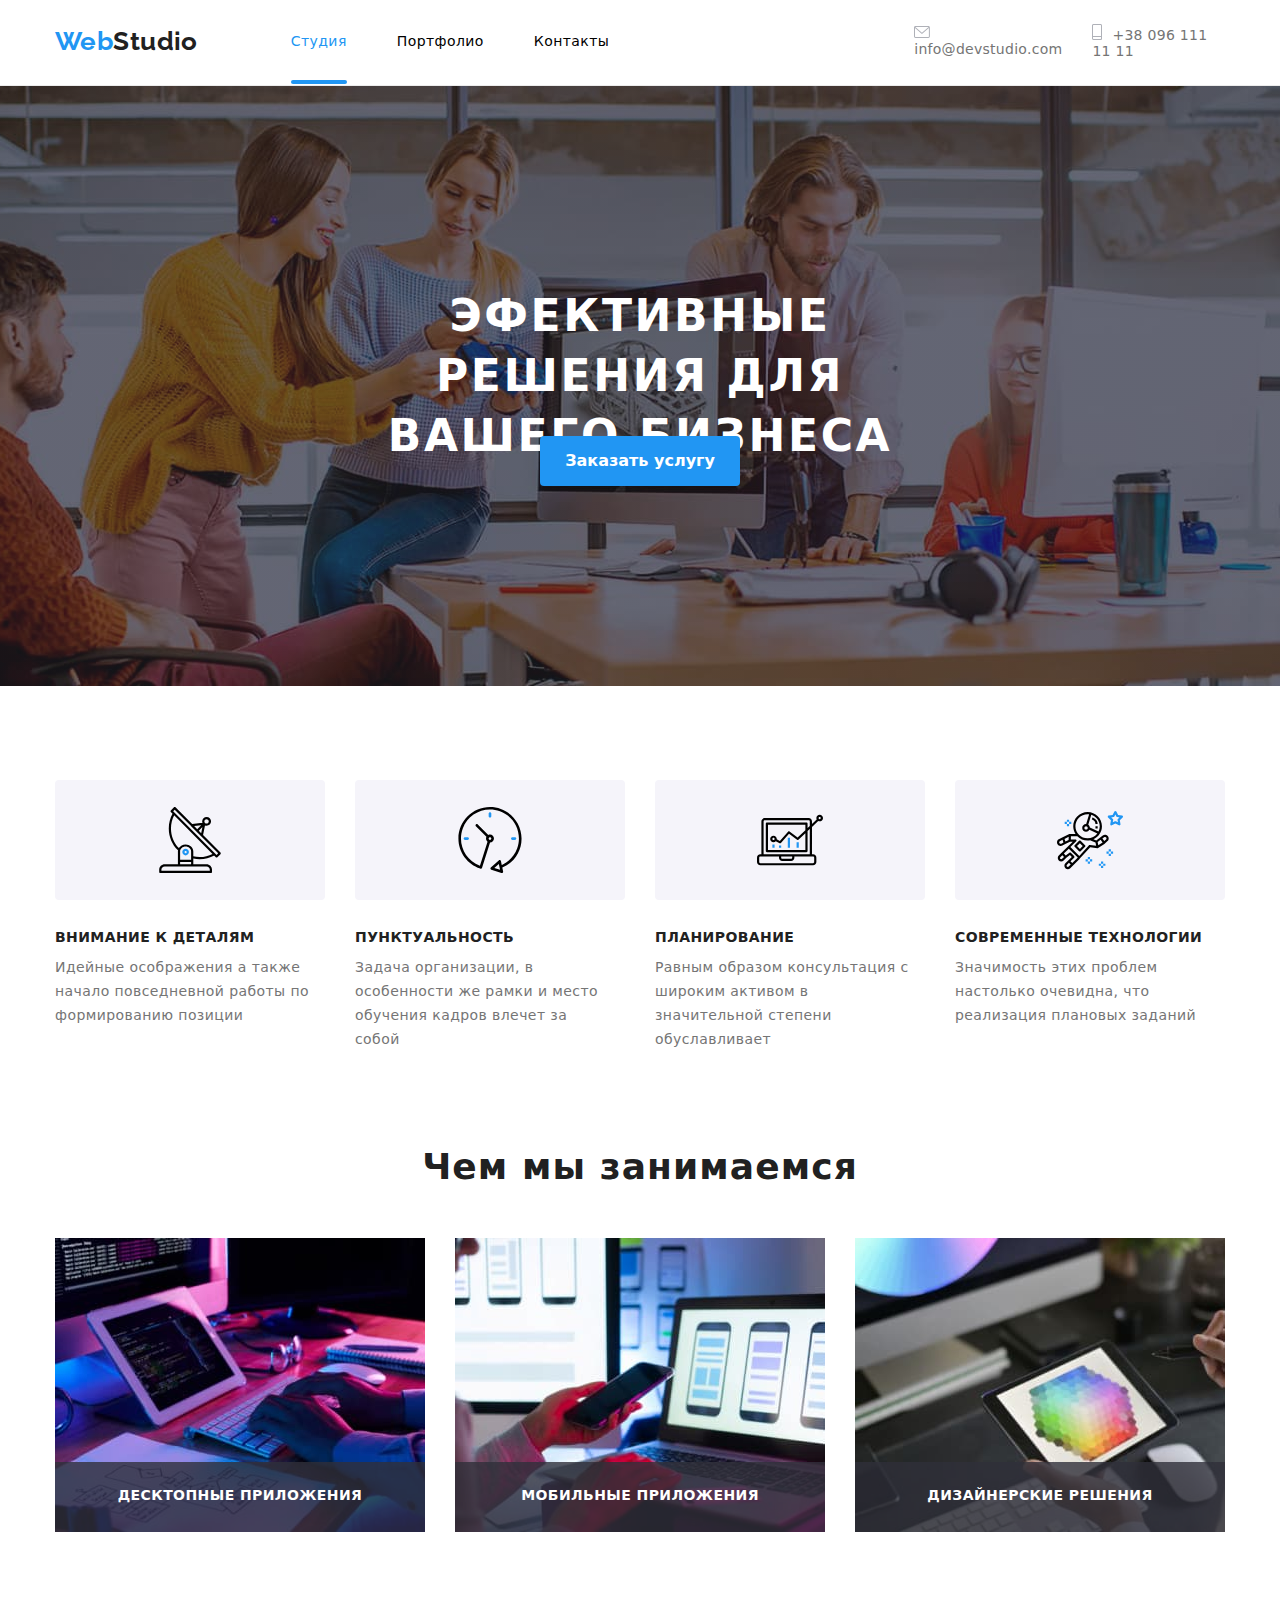
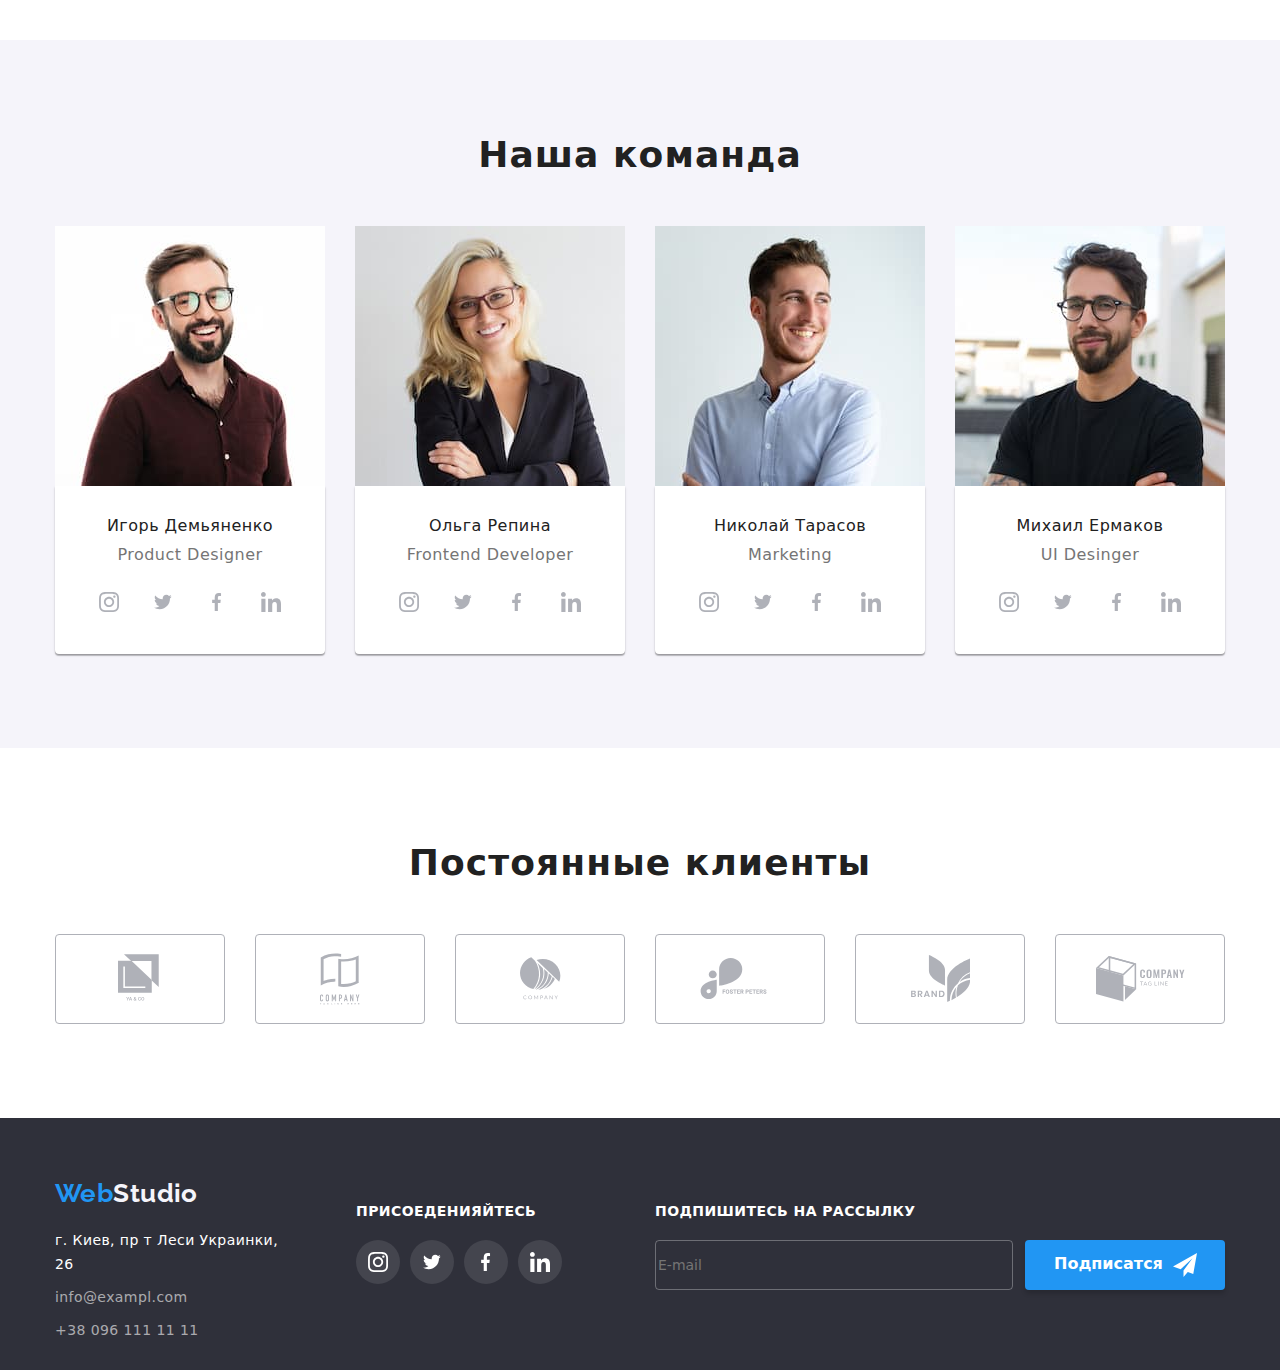
==== commit 545ed4d2: "все" ====
--- a/index.html
+++ b/index.html
@@ -25,7 +25,7 @@
                         href=" "><span>Студия</span></a>
                 </li>
                 <li class="item">
-                    <a class="hd  link link-blue " href="portfolio.html">Портфолио</a>
+                    <a class="hd link link-blue " href="portfolio.html">Портфолио</a>
                 </li>
                 <li class="item">
                     <a class="hd link link-blue " href="">Контакты</a>
@@ -35,19 +35,21 @@
         </nav>
         <div class="conteiner-u">
          
-                <svg class=" link-icon-heder  " width="16" height="12">
+                
+            <a class="cm-header-first item-a link link-blue ul-link-blu kontakt" href="mailto:info@devstudio.com">
+            <svg class=" link-icon-heder  " width="16" height="12">
                     <use href="./images/sprite.svg#icon-mail"></use>
-            </svg>
-            <a class="cm-header-first item-a link link-blue ul-link-blu kontakt" href="mailto:info@devstudio.com">info@devstudio.com</a>
+            </svg>info@devstudio.com</a>
             
      
-            <svg class="link-icon-heder  " width="10" height="16">
+            
+            <a class="item-b icon-b-header one-item link link-blue ul-link-blu kontakt" href="tel:+380961111111">
+       
+                <svg class="link-icon-heder  " width="10" height="16">
                 <use href="./images/sprite.svg#icon-mobilka"></use>
-            </svg>
-                      <a class="item-b icon-b-header one-item link link-blue ul-link-blu kontakt" href="tel:+380961111111">
-            +38 096 111 11 11
-                </a>
+            </svg>+38 096 111 11 11</a> 
         </div>
+                
     
         </div>
     </header>
@@ -391,19 +393,35 @@
             <div class="form-field">
                 <label for="modal-id3" class="form-label">Почта</label>
                 <input type="email" name="email" id="modal-id3" class="input-modal">
-                    <svg class="svg-modal-icon" width=" " height=" ">
+                   
+                <svg class="svg-modal-icon" width=" " height=" ">
                         <use href="./images/icons.svg#icon-convert"></use>
                     </svg>
             </div>
-            <div class="form-field">
+            <div class="form-field-texteria ">
                 <label for="modal-id4" class="form-label">Коментарий</label>
-                <textarea name="Коментарий" rows="6" placeholder="Введите текст" id="modal-id4" class="input-texteria"></textarea>
-            </div>
-            <div class="form-field">
-                <input type="checkbox" name="licenze" id="modal-id5" class="modal-checkbox"
+                <textarea name="Коментарий" rows="8" placeholder="Введите текст" id="modal-id4" class="input-texteria"></textarea>
+            </div>
+
+
+
+            <div class="form-field1 ">
+                <input type="checkbox" name="licenze" id="modal-id5" class="input-modal1"
                         value="licenze">
-                <label for="modal-id5" class="form-label-checkbox ">Соглашаюсь с рассылкой и принимаю условия договора<a href="">Условия договора</a></label>
-            </div>
+                <label for="modal-id5" class="form-label-checkbox">
+                    <span class="span-form-modal">
+                         <svg class="svg-kub" width=" 16" height=" 15 ">
+                              <use href="./images/icons.svg#icon-galochka"></use>
+                         </svg>
+                    </span>
+                    <p class="vvv">Соглашаюсь с рассылкой и принимаю</p>
+                    <a class="a-licenze " href="">Условия договора</a>
+                    
+                </label>
+            </div>
+
+
+
 
                  <button type="submit" class="button-hero">Отправить</button>
                </form>
--- a/css/styles.css
+++ b/css/styles.css
@@ -89,6 +89,7 @@
 }
 
 .link-icon-heder {
+ 
   margin-right: 10px;
 }
 
@@ -113,6 +114,8 @@
 .item-a {
   margin-left: 0px;
   margin-right: 30px;
+   transition: transform 250ms cubic-bezier(0.4, 0, 0.2, 1);
+  transform: scale(1); 
 }
 
 .item-a::before {
@@ -121,12 +124,19 @@
   width: 16px;
   height: 12px; 
  fill:#afb1b8;
+ 
 }
 
 .item-b {
   margin-left: 0px;
   margin-right: 0px;
-}
+   transition: transform 250ms cubic-bezier(0.4, 0, 0.2, 1);
+  transform:scale(1); 
+}
+.a-b{
+  
+}
+
 
  .icon-b-header::before {
   display: inline;
@@ -136,20 +146,51 @@
  }
 
 .link-icon-heder{
-  fill:#afb1b8
-}
-
-.link-icon-heder:hover,
-.link-icon-heder:focus {
+  display: inline-block;
+  fill:#afb1b8;
+   transition:transform 250ms cubic-bezier(0.4, 0, 0.2, 1);
+  transform: scale(1);
+}
+
+
+
+.item-a:hover .link-icon-heder,
+.item-a:focus .link-icon-heder {
   fill:var(--blue-color);
   cursor: pointer;
+  transition: transform 250ms cubic-bezier(0.4, 0, 0.2, 1);
+  transform: scale(1.1); 
+}
+
+.item-a:hover,
+.item-a:focus {
+ color: #2196F3;
+  cursor: pointer;
   transition:transform 250ms cubic-bezier(0.4, 0, 0.2, 1);
-  transform: scale(1.2); 
-}
+  transform: scale(1.1); 
+}
+
+
+.item-b:hover .link-icon-heder,
+.item-b:focus .link-icon-heder {
+  fill:var(--blue-color);
+  cursor: pointer;
+  transition:  transform 250ms cubic-bezier(0.4, 0, 0.2, 1);
+  transform: scale(1.1); 
+}
+
+.item-b:hover,
+.item-b:focus {
+ color: #2196F3;
+  cursor: pointer;
+  transition:transform 250ms cubic-bezier(0.4, 0, 0.2, 1);
+  transform: scale(1.1); 
+}
+/* --------------------------ИКОНКИ КОНЕЦ--------------------- */
 
 .hd:hover {
   transition:transform 250ms cubic-bezier(0.4, 0, 0.2, 1);
-  transform: scale(1.2);
+  transform: scale(1.1);
 }
 
 .link {
@@ -1395,26 +1436,27 @@
   flex-direction: column;
   width: 448px;
   padding-top: 40px;
-  padding-bottom: 28px;
+  padding-bottom: 40px;
   margin: 0;
   margin-left: auto;
   margin-right: auto;
+ 
 }
 
 .form-field{
+  /* width: 448px;
+  height: 40px; */
   position: relative;
   margin: 0;
   display: flex;
   flex-direction: column;
   margin-bottom: 10px;
-
 }
 
 
 .form-label{
   padding: 0;
 padding-bottom: 4px;
-
 font-family: Roboto;
 font-weight: 400;
 font-size: 12px;
@@ -1477,6 +1519,17 @@
  
 
 /* ---------TEXTERIA-------- */
+.form-field-texteria{
+  width: 448px;
+  height: 120px;
+  position: relative;
+  margin: 0;
+  display: flex;
+  flex-direction: column;
+  margin-bottom: 20px;
+}
+
+
 
 .input-texteria {
   display: block;
@@ -1509,7 +1562,129 @@
 bottom:0%;
   left: 0%;
  transform: translate(15px,-11px);
- 
+}
 
 /* ---------------КНОПКА SUBMIT------------ */
-
+.input-modal1 {
+  position: absolute;
+  -webkit-appearance: none;
+  /* -moz-appearance: none; */
+  /* appearance: none; */
+  /* overflow: hidden; */
+  /* clip: rect(0 0 0 0); */
+} 
+
+
+
+.form-field1 {
+  position: relative;
+  display: block;
+  width: 423px;
+  height: 24px;
+  padding-left: 23px;
+  margin-left: auto;
+  margin-right: auto;
+  margin-bottom: 30px;
+  /* outline:1px solid rgba(33, 150, 243, 0.9); */
+}
+
+
+  .form-field2 {
+    margin-bottom: 0px;
+  }
+
+
+ .input-modal1:checked ~ * .span-form-modal{
+   background-color: #2196F3;
+   border: 2px solid #2196F3;
+    transition:transform 250ms cubic-bezier(0.4, 0, 0.2, 1);
+   transform: scale(1.2); 
+
+ }
+ 
+
+
+.form-label-checkbox {
+  display: flex;
+  flex-direction: row;
+  width: 400px;
+  height: 24px;
+  /* outline: 1px solid black; */
+  */
+}
+
+
+ 
+
+/* 
+.form-label-checkbox::after {
+  position: absolute;
+  left: 1px;
+  top: 45px;
+  display: inline-block;
+  content: '';
+  width: 20px;
+  height: 20px;
+  background-color: darkorchid;
+} */
+
+
+
+.span-form-modal {
+  display:block;
+  left:0px;
+  top: 5px;
+  position:absolute;
+width:16px; 
+  height: 15px;
+border: 2px solid #212121;
+border-radius: 4px;
+  transition:transform 250ms cubic-bezier(0.4, 0, 0.2, 1);
+   transform: scale(1); 
+ 
+}
+
+
+ .svg-kub {
+   fill:white;
+ display:inline-block; 
+ position: absolute;
+width:16px; 
+  height: 15px;
+  left: -2px;
+  top: -2px;
+ }
+
+ .vvv {
+   margin: 0;
+   display: inline;
+font-family: Roboto;
+font-weight: 400;
+font-size: 14px;
+line-height: 1.71;
+letter-spacing: 0.03em;
+color: #757575;
+ }
+
+ .a-licenze {
+ 
+font-family: Roboto;
+display: inline;
+font-weight: 400;
+font-size: 14px;
+line-height: 1.71;
+letter-spacing: 0.03em;
+color: #2196F3;
+padding-left: 2px;
+ }
+ 
+
+.a-licenze:hover,
+.a-licenze:focus {
+  color: rgb(95, 238, 48);
+    transition:transform 250ms cubic-bezier(0.4, 0, 0.2, 1);
+}
+
+ 
+ 
+
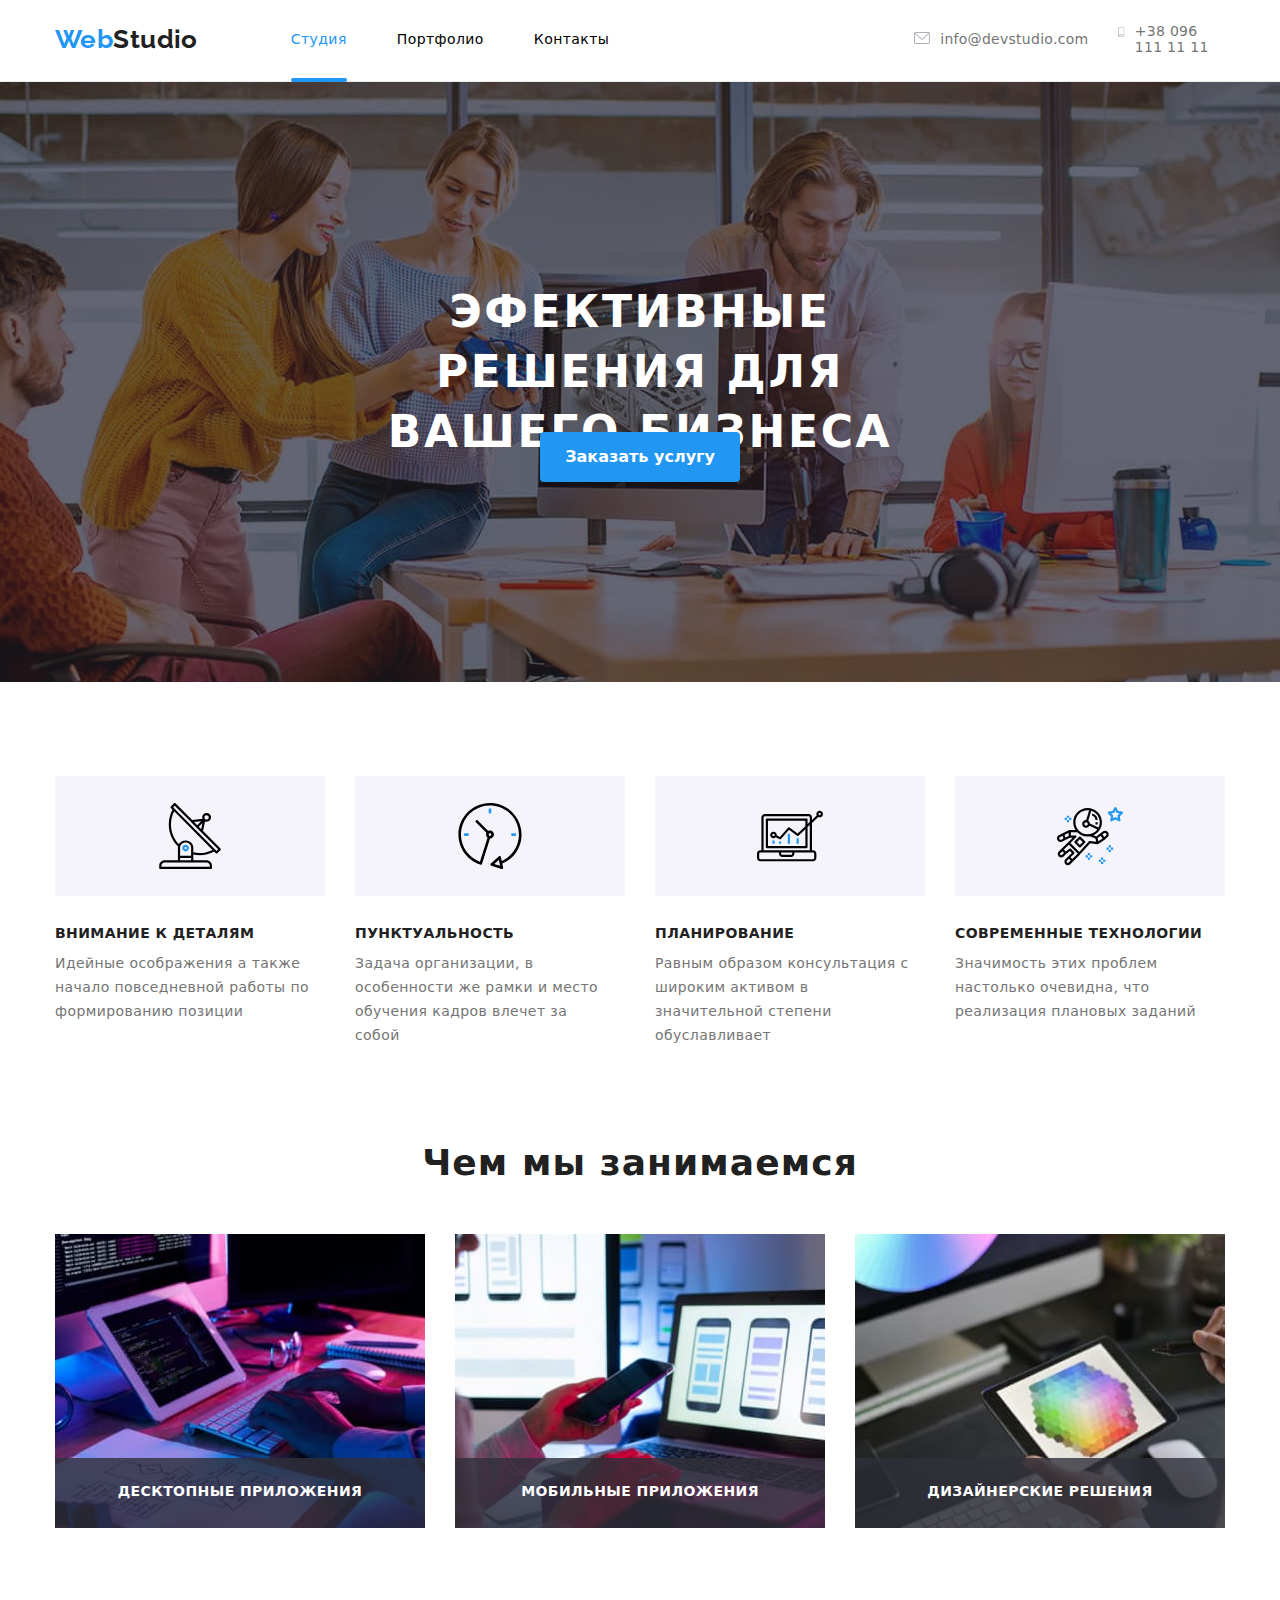
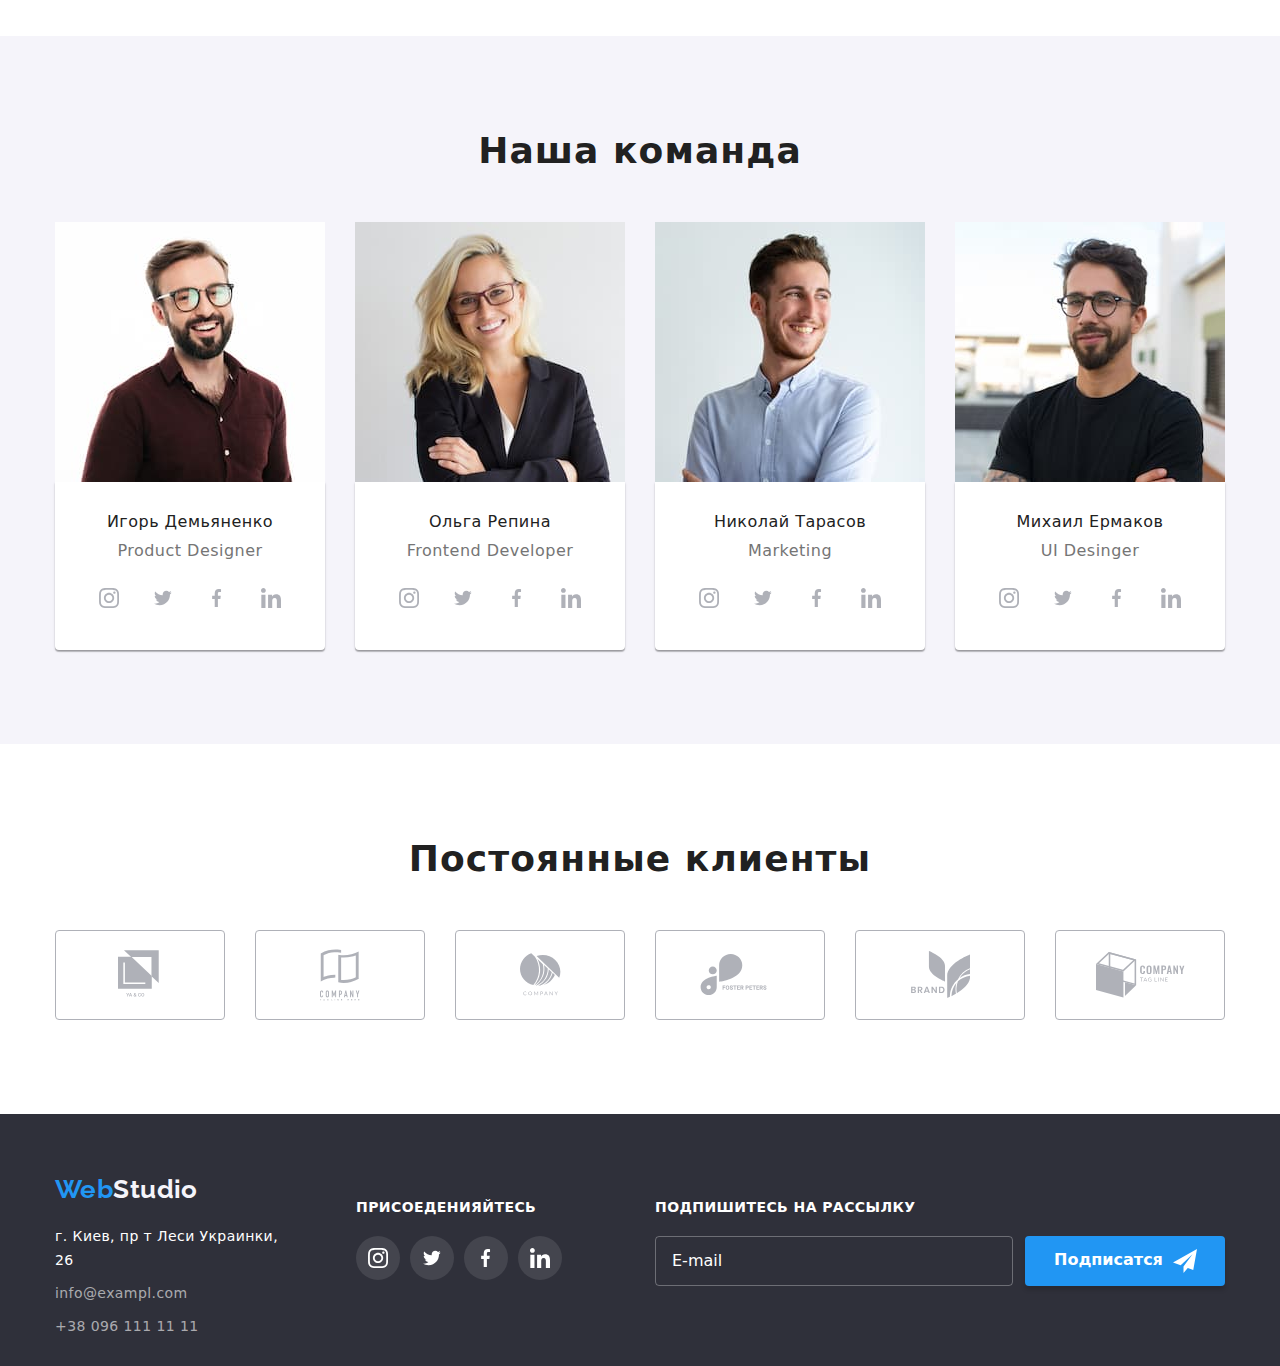
==== commit ce82b83d: "для повторного сабмита" ====
--- a/index.html
+++ b/index.html
@@ -398,9 +398,9 @@
                         <use href="./images/icons.svg#icon-convert"></use>
                     </svg>
             </div>
-            <div class="form-field-texteria ">
+            <div class="form-field-textarea ">
                 <label for="modal-id4" class="form-label">Коментарий</label>
-                <textarea name="Коментарий" rows="8" placeholder="Введите текст" id="modal-id4" class="input-texteria"></textarea>
+                <textarea name="Коментарий"   placeholder="Введите текст" id="modal-id4" class="input-textarea"></textarea>
             </div>
 
 
@@ -414,7 +414,7 @@
                               <use href="./images/icons.svg#icon-galochka"></use>
                          </svg>
                     </span>
-                    <p class="vvv">Соглашаюсь с рассылкой и принимаю</p>
+                    <p class="p-licenze">Соглашаюсь с рассылкой и принимаю</p>
                     <a class="a-licenze " href="">Условия договора</a>
                     
                 </label>
--- a/css/styles.css
+++ b/css/styles.css
@@ -82,10 +82,12 @@
 
 }
 .conteiner-u {
-  display:flex;
+
+  display:flex; 
+  flex-direction: row;
  align-items: center;
  margin-left: 305px;
- 
+
 }
 
 .link-icon-heder {
@@ -116,37 +118,26 @@
   margin-right: 30px;
    transition: transform 250ms cubic-bezier(0.4, 0, 0.2, 1);
   transform: scale(1); 
-}
-
-.item-a::before {
-  display: inline;
-  content: "";
-  width: 16px;
-  height: 12px; 
- fill:#afb1b8;
- 
-}
+  display: flex;
+ flex-direction: row;
+ 
+}
+
+
 
 .item-b {
+  /* position: relative; */
   margin-left: 0px;
   margin-right: 0px;
    transition: transform 250ms cubic-bezier(0.4, 0, 0.2, 1);
   transform:scale(1); 
-}
-.a-b{
-  
-}
-
-
- .icon-b-header::before {
-  display: inline;
-  content: "";
-  width: 10px;
-  height: 16px; 
- }
+  display: flex;
+ flex-direction: row;
+}
+
 
 .link-icon-heder{
-  display: inline-block;
+  display: block;
   fill:#afb1b8;
    transition:transform 250ms cubic-bezier(0.4, 0, 0.2, 1);
   transform: scale(1);
@@ -1047,6 +1038,8 @@
 margin-bottom: 20px;
 }
 
+
+
 .input-footer {
   display:block;
   width: 358px;
@@ -1055,7 +1048,27 @@
   border: 1px solid rgba(255, 255, 255, 0.3);
   box-shadow:(0px 4px 4px rgba(0, 0, 0, 0.15));
   border-radius: 4px;
-}
+  padding-left: 16px;
+
+}
+
+
+input[type="email"] { 
+color: #FFFFFF;
+ font-weight: 400;
+font-size: 16px;
+line-height:1.25;
+letter sacing:3%;
+  
+}
+
+
+input[type="email"]::-webkit-input-placeholder { color: #FFFFFF; }
+   input[type="email"]:-ms-input-placeholder { color: #FFFFFF; }
+   input[type="email"]::-ms-input-placeholder { color: #FFFFFF; }
+   input[type="email"]::placeholder { color: #FFFFFF; } 
+
+
 
 .button-footer {
  display: flex;
@@ -1079,7 +1092,6 @@
  
 }
 
-
  .airbus-icon {
    display: inline;
   content: "";
@@ -1407,6 +1419,7 @@
 
 
 .close-bacdrop {
+   outline: none;
   position: absolute;
   right: 8px;
   top: 8px;
@@ -1415,20 +1428,43 @@
   border-radius:50% ;
   background-color: #FFFFFF;
   border: 1px solid rgba(0, 0, 0, 0.1); 
- 
+ transition:transform 250ms cubic-bezier(0.4, 0, 0.2, 1); 
+transform: scale(1);  
 }
 
  
 
  .close-svg {
-   display: inline;
+    /* outline: none; */
+   display: block;
   content: "";
-  /* width: 100%;
-  height: 100%; */
+  width: 11px;
+  height: 11px;
   background-color: #FFFFFF;
-  border-radius:50% ;
- }
-
+  border-radius:50%;
+ transition:transform 250ms cubic-bezier(0.4, 0, 0.2, 1); 
+  transform: translateX(3px) scale(1);
+ 
+}
+
+.close-bacdrop:hover, 
+ .close-bacdrop:focus {
+   cursor: pointer;
+transition:transform 250ms cubic-bezier(0.4, 0, 0.2, 1); 
+transform: scale(1.1);  
+ }
+
+ .close-bacdrop:hover .close-svg,
+ .close-bacdrop:focus.close-svg {
+ /* outline: none; */
+fill:var(--blue-color);
+transition:transform 250ms cubic-bezier(0.4, 0, 0.2, 1); 
+transform: scale(1.1) translateX(3px);  
+}  
+
+
+
+ 
  /* ------------ОФОРМЛЕНИЕ ФОРМЫ МОДАЛКИ---------------------  */
  
 .form-container {
@@ -1444,8 +1480,8 @@
 }
 
 .form-field{
-  /* width: 448px;
-  height: 40px; */
+  /* width: 448px;*/
+  /* height: 40px; */ 
   position: relative;
   margin: 0;
   display: flex;
@@ -1519,9 +1555,9 @@
  
 
 /* ---------TEXTERIA-------- */
-.form-field-texteria{
+.form-field-textarea{
   width: 448px;
-  height: 120px;
+  /* height: 120px; */
   position: relative;
   margin: 0;
   display: flex;
@@ -1531,19 +1567,26 @@
 
 
 
-.input-texteria {
-  display: block;
+.input-textarea {
+ display: block;
+width: 448px;
+height: 120px;
 padding: 12px 16px;
 border: 1px solid rgba(33, 33, 33, 0.2);
 border-radius: 4px;
 outline: none;
   transition:transform 250ms cubic-bezier(0.4, 0, 0.2, 1);
   transform: scale(1);
-}
-
-
-.input-texteria:hover,
-.input-texteria:focus {
+  resize: none;
+}
+
+
+/* textarea {
+  
+} */
+
+.input-textarea:hover,
+.input-textarea:focus {
  outline: none;
 border-color: #2196F3;
 transition: border-color, transform  250ms cubic-bezier(0.4, 0, 0.2, 1); 
@@ -1574,8 +1617,7 @@
   /* clip: rect(0 0 0 0); */
 } 
 
-
-
+/* ---------------CHECKBOX НАЧАЛО------------ */
 .form-field1 {
   position: relative;
   display: block;
@@ -1589,9 +1631,9 @@
 }
 
 
-  .form-field2 {
+  /* .form-field2 {
     margin-bottom: 0px;
-  }
+  } */
 
 
  .input-modal1:checked ~ * .span-form-modal{
@@ -1602,34 +1644,14 @@
 
  }
  
-
-
 .form-label-checkbox {
   display: flex;
   flex-direction: row;
   width: 400px;
   height: 24px;
-  /* outline: 1px solid black; */
-  */
-}
-
-
- 
-
-/* 
-.form-label-checkbox::after {
-  position: absolute;
-  left: 1px;
-  top: 45px;
-  display: inline-block;
-  content: '';
-  width: 20px;
-  height: 20px;
-  background-color: darkorchid;
-} */
-
-
-
+  }
+
+ 
 .span-form-modal {
   display:block;
   left:0px;
@@ -1641,7 +1663,6 @@
 border-radius: 4px;
   transition:transform 250ms cubic-bezier(0.4, 0, 0.2, 1);
    transform: scale(1); 
- 
 }
 
 
@@ -1655,7 +1676,7 @@
   top: -2px;
  }
 
- .vvv {
+ .p-licenze {
    margin: 0;
    display: inline;
 font-family: Roboto;
@@ -1667,7 +1688,6 @@
  }
 
  .a-licenze {
- 
 font-family: Roboto;
 display: inline;
 font-weight: 400;
@@ -1687,4 +1707,4 @@
 
  
  
-
+/* ---------------CHECKBOX КОНЕЦ------------ */
